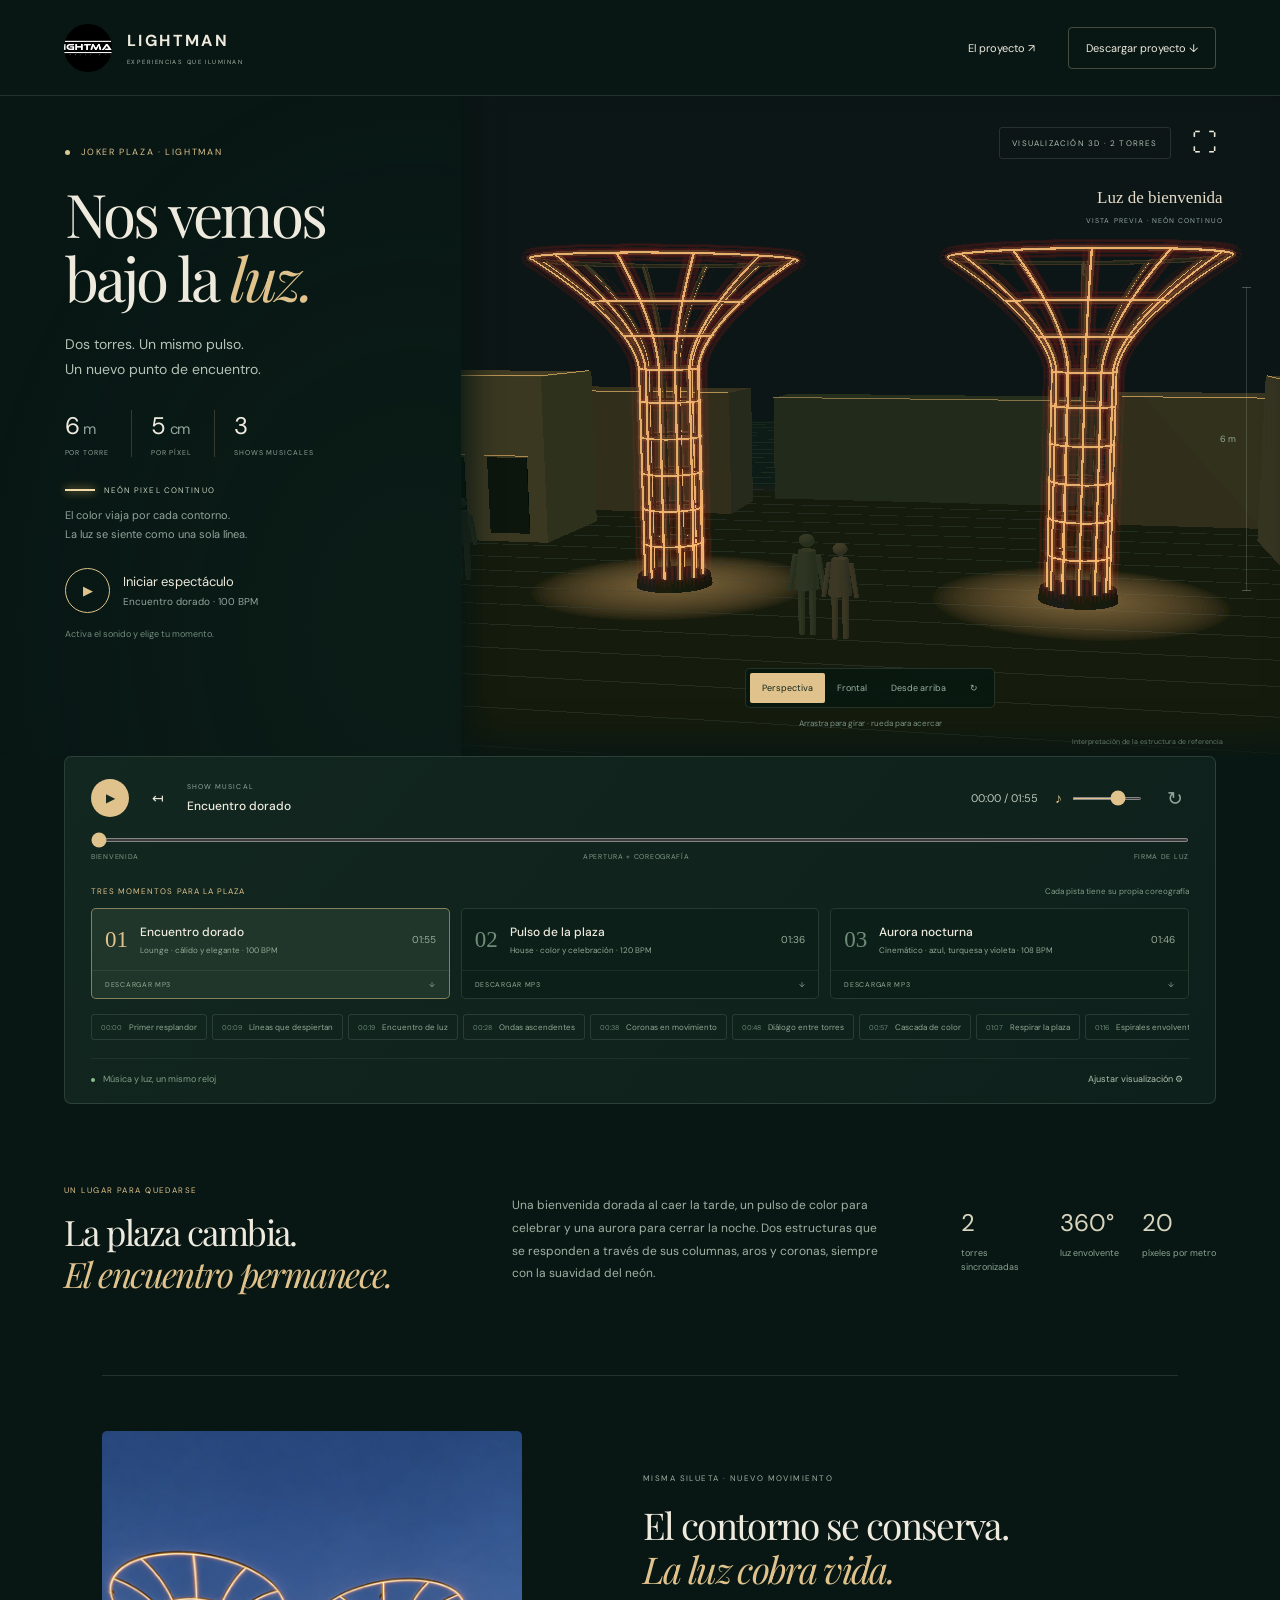
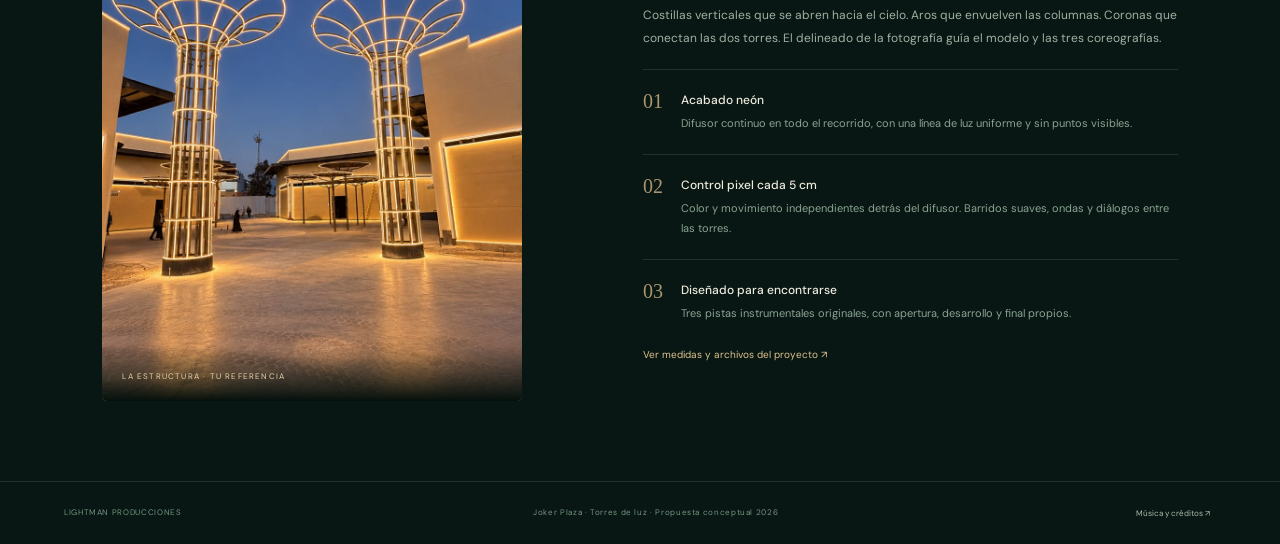
==== index.html @ 211a5fc6 "Create Joker Plaza continuous pixel neon musical experience" ====
<!doctype html>
<html lang="es">
<head><meta charset="utf-8"><meta name="viewport" content="width=device-width, initial-scale=1"><meta name="theme-color" content="#081714"><title>Joker Plaza · Torres de luz · LIGHTMAN</title><meta name="description" content="Dos torres de seis metros. Neón pixel continuo y tres shows musicales originales para Joker Plaza. Explora la propuesta interactiva de LIGHTMAN."><link rel="stylesheet" href="style.css?v=1"><link rel="icon" href="assets/lightman.jpg"></head>
<body>
<header class="header"><a class="brand" href="#inicio" aria-label="LIGHTMAN inicio"><img src="assets/lightman.jpg" alt="LIGHTMAN"><span>LIGHTMAN<small>EXPERIENCIAS QUE ILUMINAN</small></span></a><nav aria-label="Proyecto"><button id="open-project">El proyecto ↗</button><a class="outline" href="assets/joker-plaza-proyecto.zip" download>Descargar proyecto ↓</a></nav></header>
<main id="inicio">
<section class="hero">
<div class="intro"><p class="eyebrow"><i></i> JOKER PLAZA · LIGHTMAN</p><h1>Nos vemos<br>bajo la <em>luz.</em></h1><p class="lead">Dos torres. Un mismo pulso.<br>Un nuevo punto de encuentro.</p><div class="specs"><div><b>6 <small>m</small></b><span>POR TORRE</span></div><div><b>5 <small>cm</small></b><span>POR PÍXEL</span></div><div><b>3</b><span>SHOWS MUSICALES</span></div></div><div class="neon-label"><span></span> NEÓN PIXEL CONTINUO</div><p class="finish">El color viaja por cada contorno.<br>La luz se siente como una sola línea.</p><button class="hero-play" id="hero-play"><span class="play-disc">▶</span><span id="hero-play-label">Iniciar espectáculo<small>Encuentro dorado · 100 BPM</small></span></button><p class="sound-note">Activa el sonido y elige tu momento.</p></div>
<div class="stage" id="stage"><canvas id="scene" aria-label="Simulación 3D interactiva de dos torres de seis metros con neón pixel continuo"></canvas><div id="render-error" hidden>El visor requiere WebGL. Puedes escuchar los tres shows y consultar el proyecto.</div><div class="stage-top"><span class="chip">VISUALIZACIÓN 3D · 2 TORRES</span><button id="fullscreen" aria-label="Pantalla completa" title="Pantalla completa">⛶</button></div><div class="scene-caption"><strong id="scene-name">Luz de bienvenida</strong><small id="scene-subtitle">VISTA PREVIA · NEÓN CONTINUO</small></div><div class="height-mark"><span>6 m</span><i></i></div><div id="countdown" hidden aria-live="off"><b></b><span>EL ENCUENTRO COMIENZA</span></div><div class="camera-tools" role="group" aria-label="Perspectiva"><button data-camera="perspective" class="active">Perspectiva</button><button data-camera="front">Frontal</button><button data-camera="top">Desde arriba</button><button id="rotate" aria-label="Giro automático" aria-pressed="false">↻</button></div><span class="drag-hint">Arrastra para girar · rueda para acercar</span><span class="stage-note">Interpretación de la estructura de referencia</span></div>
</section>
<section class="console" aria-label="Reproducción del espectáculo"><div class="transport"><button id="play" class="round" aria-label="Reproducir show">▶</button><button id="restart" aria-label="Volver al inicio" title="Volver al inicio">↤</button><div class="now-playing"><small>SHOW MUSICAL</small><strong id="track-title">Encuentro dorado</strong></div><span class="time" id="clock">00:00 / 01:55</span><label class="volume">♪ <input id="volume" aria-label="Volumen" type="range" min="0" max="100" value="70"></label><button id="loop" aria-label="Repetir show" aria-pressed="false" title="Repetir show">↻</button></div><input id="seek" type="range" min="0" max="115.2" step=".01" value="0" aria-label="Posición del show"><div class="timeline-labels"><span>BIENVENIDA</span><span>APERTURA + COREOGRAFÍA</span><span>FIRMA DE LUZ</span></div><div class="music-intro"><span>TRES MOMENTOS PARA LA PLAZA</span><small>Cada pista tiene su propia coreografía</small></div><div id="tracks" class="tracks"></div><div id="cues" class="cues" aria-label="Escenas de la pista"></div><div class="console-footer"><span><i></i> Música y luz, un mismo reloj</span><button id="open-settings">Ajustar visualización ⚙</button></div></section>
<section class="concept"><div><p class="eyebrow">UN LUGAR PARA QUEDARSE</p><h2>La plaza cambia.<br><em>El encuentro permanece.</em></h2></div><p>Una bienvenida dorada al caer la tarde, un pulso de color para celebrar y una aurora para cerrar la noche. Dos estructuras que se responden a través de sus columnas, aros y coronas, siempre con la suavidad del neón.</p><div class="concept-numbers"><span><b>2</b>torres sincronizadas</span><span><b>360°</b>luz envolvente</span><span><b>20</b>píxeles por metro</span></div></section>
<section class="reference"><div class="reference-image"><img src="assets/referencia-torres.jpg" loading="lazy" alt="Fotografía de referencia: dos estructuras de columnas y coronas con delineado luminoso continuo en una plaza"><span>LA ESTRUCTURA · TU REFERENCIA</span></div><div class="reference-copy"><p class="eyebrow">MISMA SILUETA · NUEVO MOVIMIENTO</p><h2>El contorno se conserva.<br><em>La luz cobra vida.</em></h2><p>Costillas verticales que se abren hacia el cielo. Aros que envuelven las columnas. Coronas que conectan las dos torres. El delineado de la fotografía guía el modelo y las tres coreografías.</p><div class="detail"><span>01</span><div><strong>Acabado neón</strong><p>Difusor continuo en todo el recorrido, con una línea de luz uniforme y sin puntos visibles.</p></div></div><div class="detail"><span>02</span><div><strong>Control pixel cada 5 cm</strong><p>Color y movimiento independientes detrás del difusor. Barridos suaves, ondas y diálogos entre las torres.</p></div></div><div class="detail"><span>03</span><div><strong>Diseñado para encontrarse</strong><p>Tres pistas instrumentales originales, con apertura, desarrollo y final propios.</p></div></div><button class="text-link" id="open-technical">Ver medidas y archivos del proyecto ↗</button></div></section>
<footer><span>LIGHTMAN PRODUCCIONES</span><span>Joker Plaza · Torres de luz · Propuesta conceptual 2026</span><button id="open-credits">Música y créditos ↗</button></footer>
</main>
<audio id="audio" preload="metadata" src="assets/audio/encuentro.mp3"></audio>
<dialog id="settings"><div class="dialog-head"><div><p class="eyebrow">A TU MANERA</p><h2>La atmósfera.</h2></div><button class="close" aria-label="Cerrar ajustes">×</button></div><label>Brillo del neón <output id="brightness-out">85 %</output><input id="brightness" type="range" min="10" max="100" value="85"></label><label>Ambiente de la plaza<select id="ambience"><option value="night">Noche</option><option value="blue">Hora azul</option></select></label><label class="check"><input type="checkbox" id="guides"> Mostrar medidas del modelo</label><p class="quiet">La difusión se mantiene continua en todos los shows. Las luces siguen la posición exacta del audio, incluso al pausar o avanzar.</p></dialog>
<dialog id="project"><div class="dialog-head"><div><p class="eyebrow">JOKER PLAZA · PROPUESTA</p><h2>Dos torres de luz.</h2></div><button class="close" aria-label="Cerrar proyecto">×</button></div><div class="project-tabs" role="group" aria-label="Información del proyecto"><button data-tab="design" class="active">Diseño</button><button data-tab="technical">Técnica</button><button data-tab="files">Archivos</button></div><div id="project-content"></div></dialog>
<dialog id="credits"><div class="dialog-head"><div><p class="eyebrow">TRES PISTAS ORIGINALES</p><h2>La música de la plaza.</h2></div><button class="close" aria-label="Cerrar créditos">×</button></div><p>Encuentro dorado, Pulso de la plaza y Aurora nocturna son composiciones instrumentales originales sintetizadas para este proyecto. Cada una incluye 12 escenas sincronizadas, con motivos melódicos, armonía, bajo y percusión propios.</p><p>Sin grabaciones comerciales, samples ni voces de terceros. Los MP3, másteres WAV y el código de síntesis se incluyen en la descarga del proyecto.</p><div id="music-downloads"></div><p class="quiet">Motor 3D: Three.js, licencia MIT. Logo LIGHTMAN del proyecto original. Fotografía de referencia aportada por el usuario. El modelo es una interpretación conceptual de la fotografía.</p><a href="LICENSES.txt" target="_blank">Licencias ↗</a></dialog>
<div id="toast" role="status" aria-live="polite"></div>
<script src="assets/three.min.js"></script><script src="tracks-data.js"></script><script src="engine.js"></script><script src="app.js"></script>
</body></html>
---- style.css ----
@import url('https://fonts.googleapis.com/css2?family=DM+Sans:wght@400;500;600;700&family=Playfair+Display:ital,wght@0,400;0,500;1,400&display=swap');
:root{--bg:#081714;--panel:#10231e;--gold:#dfc28c;--text:#eeeade;--muted:#91a69c;--line:#d0ddcb22;color-scheme:dark}*{box-sizing:border-box}html{scroll-behavior:smooth}body{margin:0;background:var(--bg);color:var(--text);font-family:'DM Sans',Arial,sans-serif;font-size:14px}button,input,select{font:inherit}button,a,input{ -webkit-tap-highlight-color:transparent}button,a{color:inherit}button{background:none;border:0;cursor:pointer}a{text-decoration:none}button:hover,a:hover{color:var(--gold)}button:focus-visible,a:focus-visible,input:focus-visible,select:focus-visible{outline:2px solid var(--gold);outline-offset:5px}h1,h2{font-family:'Playfair Display',Georgia,serif;font-weight:400;letter-spacing:-.045em}em{font-weight:400;color:var(--gold)}.header{height:96px;display:flex;align-items:center;justify-content:space-between;border-bottom:1px solid var(--line);padding:0 5%;position:relative;z-index:5}.brand{display:flex;gap:15px;align-items:center}.brand img{width:48px;height:48px;border-radius:50%;object-fit:cover}.brand>span{font-weight:700;letter-spacing:.15em;font-size:16px}.brand small{font-size:6px;letter-spacing:.24em;display:block;color:#a8b5a9;margin-top:7px;font-weight:400}nav{display:flex;align-items:center;gap:27px;font-size:11px}.outline{padding:13px 17px;border:1px solid #d5c6a34d;border-radius:4px}.hero{display:grid;grid-template-columns:36% 64%;height:660px;max-width:1800px;margin:auto}.intro{padding:50px 0 35px 14%;position:relative;z-index:2;background:radial-gradient(ellipse at 90% 80%,#162e2140,transparent 75%)}.eyebrow{font-size:9px;letter-spacing:.18em;color:var(--gold);margin:0 0 24px;display:flex;gap:11px;align-items:center}.eyebrow i,.console-footer i{display:inline-block;background:#dac98f;border-radius:50%;width:5px;height:5px}h1{font-size:clamp(46px,4.7vw,74px);line-height:1.06;margin:0 0 22px}.lead{font-size:14px;line-height:1.8;color:#b4c3b7;margin:0 0 28px}.specs{display:flex;gap:22px;margin-bottom:28px}.specs>div{padding-left:19px;border-left:1px solid #dfc58b33}.specs>div:first-child{padding-left:0;border:0}.specs b{font-size:24px;font-weight:400;letter-spacing:-.045em;white-space:nowrap}.specs b small{font-size:15px;color:var(--muted)}.specs span{font-size:7px;letter-spacing:.13em;color:#8ea396;display:block;margin-top:7px;white-space:nowrap}.neon-label{font-size:8px;letter-spacing:.14em;color:#c1cdbb;display:flex;align-items:center;gap:9px}.neon-label>span{width:30px;height:2px;background:#f0dba9;box-shadow:0 0 8px #edbb69}.finish{font-size:11px;line-height:1.7;color:var(--muted);margin-bottom:25px}.hero-play{display:flex;align-items:center;gap:13px;padding:0;text-align:left;font-size:13px}.play-disc{display:grid;place-items:center;border:1px solid var(--gold);border-radius:50%;width:45px;height:45px;color:var(--gold);padding-left:2px}.hero-play:hover .play-disc{background:var(--gold);color:var(--bg)}.hero-play small{display:block;font-size:10px;color:var(--muted);margin-top:5px}.sound-note{font-size:9px;color:#728a7d;margin-top:15px}.stage{position:relative;min-width:0;overflow:hidden;isolation:isolate;background:#081714}.stage canvas{width:100%;height:100%;display:block;touch-action:none;cursor:grab}.stage canvas:active{cursor:grabbing}.stage:after{content:'';position:absolute;inset:0;pointer-events:none;box-shadow:inset 0 -35px 35px -20px var(--bg),inset 30px 0 35px -25px var(--bg);z-index:1}.stage-top{position:absolute;top:29px;right:7%;display:flex;gap:15px;align-items:center;z-index:2}.chip{font-size:8px;letter-spacing:.15em;color:#a9beb1;padding:10px 12px;border:1px solid var(--line);border-radius:3px;backdrop-filter:blur(8px)}#fullscreen{font-size:25px}.scene-caption{position:absolute;top:92px;right:7%;text-align:right;z-index:2}.scene-caption strong{font-family:Georgia,serif;font-size:17px;font-weight:400;color:#e5ddc9}.scene-caption small{display:block;font-size:7px;letter-spacing:.15em;color:var(--muted);margin-top:8px}.height-mark{display:flex;align-items:center;gap:10px;position:absolute;right:4%;top:29%;height:46%;pointer-events:none}.height-mark span{font-size:9px;color:#94aa98}.height-mark i{height:100%;width:1px;background:#b6c9b738;position:relative}.height-mark i:before,.height-mark i:after{content:'';position:absolute;left:-4px;width:9px;height:1px;background:#b6c9b759}.height-mark i:after{bottom:0}.camera-tools{display:flex;position:absolute;bottom:48px;left:50%;transform:translateX(-50%);padding:4px;border:1px solid var(--line);border-radius:5px;white-space:nowrap;background:#071711c9;z-index:2;backdrop-filter:blur(8px)}.camera-tools button{font-size:9px;padding:9px 12px;border-radius:2px;color:#99b29f}.camera-tools button.active,.camera-tools button[aria-pressed=true]{background:var(--gold);color:#14241b}.drag-hint{position:absolute;bottom:28px;left:50%;transform:translateX(-50%);font-size:8px;color:#7b9383;white-space:nowrap;z-index:2}.stage-note{position:absolute;bottom:10px;right:7%;font-size:7px;color:#637c6c;z-index:2}#countdown{position:absolute;left:50%;top:43%;transform:translate(-50%,-50%);text-align:center;z-index:3;pointer-events:none;text-shadow:0 0 35px #f4d080}#countdown[hidden]{display:none}#countdown b{display:block;font-family:Georgia,serif;font-weight:400;font-size:80px}#countdown span{font-size:8px;letter-spacing:.17em}#render-error{position:absolute;inset:35% 15%;font-size:14px;text-align:center;color:var(--gold);z-index:4}.console{margin:0 5%;padding:22px 26px 17px;background:linear-gradient(130deg,#12271f,#0e201b);border:1px solid #c5d7c527;border-radius:7px;position:relative;z-index:3}.transport{display:flex;align-items:center;gap:17px}.round{width:38px;height:38px;display:grid;place-items:center;background:var(--gold);color:#15281d;border-radius:50%;flex-shrink:0;font-size:12px}.round:hover{background:#f0d7a6;color:#0d2015}.now-playing{flex:1;min-width:0}.now-playing small{display:block;letter-spacing:.15em;font-size:7px;color:var(--muted);margin-bottom:5px}.now-playing strong{font-size:12px;font-weight:500}.time{font-size:11px;white-space:nowrap;color:#bcc9bc;font-variant-numeric:tabular-nums}.volume{display:flex;gap:8px;align-items:center;color:var(--gold)}input[type=range]{accent-color:var(--gold);cursor:pointer}.volume input{width:70px;height:3px}#loop{font-size:19px;color:var(--muted)}#loop[aria-pressed=true]{color:var(--gold)}#seek{display:block;width:100%;height:4px;margin:21px 0 0}.timeline-labels{display:flex;justify-content:space-between;margin-top:10px;font-size:7px;letter-spacing:.1em;color:#819b89}.music-intro{display:flex;justify-content:space-between;align-items:center;margin:25px 0 12px;font-size:8px;letter-spacing:.13em;color:var(--gold)}.music-intro small{font-size:8px;letter-spacing:0;color:#809d89}.tracks{display:grid;grid-template-columns:repeat(3,1fr);gap:11px}.song-card{min-width:0;border:1px solid #d2dfca22;border-radius:5px;background:#0d1f19;overflow:hidden}.song-card.selected{background:#20362a;border-color:#ddc28b88}.song-card>button{width:100%;display:flex;align-items:center;gap:12px;padding:15px 13px;text-align:left}.track-index{font-size:23px;font-family:Georgia,serif;color:#708d78}.selected .track-index{color:var(--gold)}.song-card strong{font-size:12px;font-weight:500;display:block}.song-card small{font-size:8px;display:block;color:#93aa97;margin-top:5px}.track-duration{font-size:10px;color:#99ad98;margin-left:auto}.song-card>a{display:flex;justify-content:space-between;font-size:7px;letter-spacing:.1em;padding:9px 13px;border-top:1px solid #d2dfca15;color:#95ac97}.song-card>a:hover{color:var(--gold);background:#283b2b}.cues{display:flex;gap:5px;overflow:auto;white-space:nowrap;padding:15px 0 5px;scrollbar-width:thin;scrollbar-color:#385441 transparent}.cues button{font-size:8px;display:flex;gap:7px;align-items:center;padding:7px 9px;border:1px solid #d0dfcb22;border-radius:3px;color:#91a894}.cues button span{font-size:7px;color:#698674;font-variant-numeric:tabular-nums}.cues button.active{color:var(--gold);border-color:#d9bf8a88;background:#27392a}.console-footer{display:flex;align-items:center;justify-content:space-between;border-top:1px solid #ffffff10;margin-top:13px;padding-top:13px;font-size:9px;color:#829e89}.console-footer i{width:4px;height:4px;background:#8dbd91;margin-right:6px}.console-footer button{font-size:9px;color:#b1c1af}.concept{display:grid;grid-template-columns:1.1fr 1fr .8fr;align-items:center;gap:45px;padding:78px 5%}.concept .eyebrow{font-size:8px;margin-bottom:16px}h2{font-size:35px;line-height:1.2;margin:0}.concept>p{font-size:12px;line-height:1.9;color:#9fb3a4}.concept-numbers{display:flex;gap:23px;justify-content:flex-end}.concept-numbers span{max-width:76px;font-size:9px;line-height:1.5;color:#8ca593}.concept-numbers b{font-size:24px;font-weight:400;display:block;color:#d8d5bf;margin-bottom:6px}.reference{display:grid;grid-template-columns:.85fr 1fr;gap:8%;margin:0 8% 80px;align-items:center;border-top:1px solid var(--line);padding-top:55px}.reference-image{position:relative;max-width:420px}.reference-image img{display:block;width:100%;height:570px;object-fit:cover;border-radius:5px}.reference-image>span{position:absolute;bottom:0;left:0;right:0;font-size:8px;letter-spacing:.15em;padding:25px 20px 20px;background:linear-gradient(transparent,#05100c);border-radius:0 0 5px 5px;color:#e5d3aa}.reference-copy .eyebrow{font-size:8px;margin-bottom:17px}.reference-copy h2{font-size:37px}.reference-copy>p{color:#9fb1a3;font-size:12px;line-height:1.9}.detail{display:flex;gap:18px;padding-top:20px;margin-top:20px;border-top:1px solid var(--line)}.detail>span{font:20px Georgia,serif;color:#aa966c}.detail strong{font-size:12px;font-weight:500}.detail p{font-size:11px;color:#8ba393;line-height:1.8;margin:6px 0 0}.text-link{padding:0;margin-top:24px;color:var(--gold);font-size:10px}footer{display:flex;justify-content:space-between;gap:20px;border-top:1px solid var(--line);padding:25px 5%;font-size:8px;letter-spacing:.08em;color:#779380}footer button{font-size:8px;color:#aebdab}dialog{background:#10251d;color:var(--text);border:1px solid #526c52;border-radius:8px;padding:30px;width:calc(100% - 30px);max-width:780px;max-height:87vh;overflow:auto}dialog::backdrop{background:#020b08d9;backdrop-filter:blur(8px)}.dialog-head{display:flex;justify-content:space-between;align-items:flex-start;margin-bottom:22px}.dialog-head .eyebrow{font-size:8px;margin-bottom:10px}.dialog-head h2{font-size:34px}.close{font-size:28px;padding:0 5px;color:var(--gold)}dialog p{font-size:12px;line-height:1.85;color:#b3c3b1}dialog .quiet{font-size:10px;color:#8aa38c}dialog label{display:block;margin:25px 0;font-size:12px}dialog label input[type=range]{width:100%;display:block;margin-top:15px}dialog output{float:right;color:var(--gold)}dialog select{width:100%;padding:12px;background:#081a13;color:var(--text);border:1px solid #54735c;border-radius:4px;margin-top:10px}dialog .check{display:flex;gap:9px;align-items:center}dialog h3{font:23px Georgia,serif;color:var(--gold);font-weight:400}.project-tabs{display:flex;gap:6px;border-bottom:1px solid var(--line);padding-bottom:9px;margin-bottom:20px}.project-tabs button{font-size:11px;padding:9px 15px;border-radius:3px;color:#a8bba7}.project-tabs button.active{background:var(--gold);color:#122319}.project-grid{display:grid;grid-template-columns:repeat(3,1fr);gap:13px}.project-grid>div{padding:17px;border:1px solid var(--line);border-radius:4px}.project-grid small{font-size:8px;color:#8da98d}.project-grid strong{font-size:21px;font-weight:400;display:block;color:var(--gold);margin-top:8px}.project-grid p{font-size:10px;margin-bottom:0}table{width:100%;border-collapse:collapse;font-size:11px;margin:20px 0}th,td{padding:11px 7px;text-align:left;border-bottom:1px solid var(--line)}th{font-weight:400;color:var(--muted);font-size:9px}td:last-child{text-align:right}.button{display:inline-block;border:1px solid #e0c18b66;color:var(--gold);font-size:11px;border-radius:4px;padding:11px 14px;margin:4px 8px 4px 0}#toast{position:fixed;bottom:25px;left:50%;transform:translateX(-50%);max-width:90%;background:var(--gold);color:#13251b;padding:13px 22px;border-radius:5px;font-size:12px;z-index:20;opacity:0;pointer-events:none;transition:opacity .2s}#toast.visible{opacity:1}.stage:fullscreen{width:100vw;height:100vh}.stage:fullscreen .camera-tools{bottom:55px}
@media(min-width:1600px){.hero{height:760px}.intro{padding-top:70px}.lead{margin-bottom:34px}.specs{margin-bottom:35px}.finish{margin-bottom:35px}}
@media(max-width:1100px){.hero{grid-template-columns:38% 62%;height:640px}.intro{padding-left:13%;padding-top:45px}h1{font-size:52px}.specs{gap:14px}.specs>div{padding-left:12px}.specs span{font-size:6px}.specs b{font-size:22px}.concept{gap:25px;grid-template-columns:1fr 1fr}.concept-numbers{grid-column:1/-1;justify-content:flex-start}.concept-numbers span{max-width:none}.reference{gap:6%;margin-left:6%;margin-right:6%}.reference-copy h2{font-size:31px}.song-card>button{gap:8px;padding:13px 10px}.song-card strong{font-size:11px}.track-duration{font-size:8px}.song-card small{font-size:7px}.reference-image img{height:560px}}
@media(max-width:760px){.header{height:77px;padding:0 6%}.brand{gap:10px}.brand img{width:38px;height:38px}.brand>span{font-size:13px}.brand small{font-size:5px}nav{gap:12px;font-size:9px}nav button{font-size:9px}.outline{padding:9px 10px}.hero{display:flex;flex-direction:column;height:auto}.intro{padding:34px 6% 12px}.eyebrow{font-size:8px;margin-bottom:18px}h1{font-size:48px;margin-bottom:15px}.lead{font-size:12px;line-height:1.7;margin:0 0 20px}.specs{gap:23px;margin-bottom:21px}.specs>div{padding-left:18px}.specs b{font-size:22px}.specs span{font-size:7px}.neon-label{font-size:7px}.finish{font-size:10px;margin:10px 0 20px}.hero-play{font-size:12px}.play-disc{width:39px;height:39px}.hero-play small{font-size:9px}.sound-note{font-size:8px;margin:12px 0 0}.stage{height:470px;flex-shrink:0}.stage-top{top:14px;right:6%}.chip{font-size:7px;padding:8px 10px}.scene-caption{top:64px;right:6%}.scene-caption strong{font-size:14px}.scene-caption small{font-size:6px}.camera-tools{bottom:42px}.camera-tools button{font-size:8px;padding:8px 12px}.drag-hint{bottom:23px;font-size:7px}.stage-note{bottom:7px;font-size:6px}.height-mark{top:29%;height:44%;right:5%}.height-mark span{font-size:8px}.console{margin:0 4%;padding:17px 15px}.transport{gap:9px}.round{width:34px;height:34px}.now-playing strong{font-size:10px}.now-playing small{font-size:6px}.time{font-size:9px}.volume{gap:4px}.volume input{width:40px}.timeline-labels{font-size:6px;letter-spacing:.03em}.music-intro{display:block;margin-top:23px;font-size:7px}.music-intro small{font-size:7px;display:block;margin-top:6px}.tracks{gap:6px}.song-card>button{padding:11px 8px;gap:7px;align-items:flex-start}.track-index{font-size:18px}.song-card strong{font-size:10px;line-height:1.45}.song-card small{font-size:7px;line-height:1.5}.track-duration{display:none}.song-card>a{padding:9px 8px;font-size:6px;letter-spacing:0}.cues button{font-size:7px}.cues button span{font-size:6px}.console-footer{font-size:7px}.console-footer button{font-size:8px}.concept{padding:48px 6%;grid-template-columns:1fr;gap:16px}.concept h2{font-size:32px}.concept>p{font-size:12px;margin:0}.concept-numbers{gap:35px;margin-top:12px}.concept-numbers span{max-width:90px;font-size:9px}.concept-numbers b{font-size:23px}.reference{grid-template-columns:1fr;gap:32px;margin:0 6% 50px;padding-top:35px}.reference-image{max-width:none}.reference-image img{height:500px;object-position:50% 35%}.reference-copy h2{font-size:31px}.detail{margin-top:17px;padding-top:17px}.reference-copy>p{font-size:12px}.detail p{font-size:11px}footer{padding:22px 6%;flex-wrap:wrap;font-size:7px}footer span:nth-child(2){order:3;width:100%;font-size:7px}footer button{font-size:7px}dialog{padding:23px}.dialog-head h2{font-size:30px}.project-grid{grid-template-columns:1fr}.project-grid>div{padding:14px}.project-grid strong{font-size:22px}table{font-size:10px}.project-tabs button{font-size:10px}.volume input{max-width:36px}}
@media(max-width:390px){.header{padding:0 4%}.brand small{letter-spacing:.1em}nav{gap:5px}.outline{padding:8px}.transport{gap:7px}.volume{display:none}.song-card>button{display:block}.track-index{display:block;margin-bottom:7px}.specs{gap:20px}.stage{height:430px}}
@media(prefers-reduced-motion:reduce){html{scroll-behavior:auto}*{transition:none!important}}
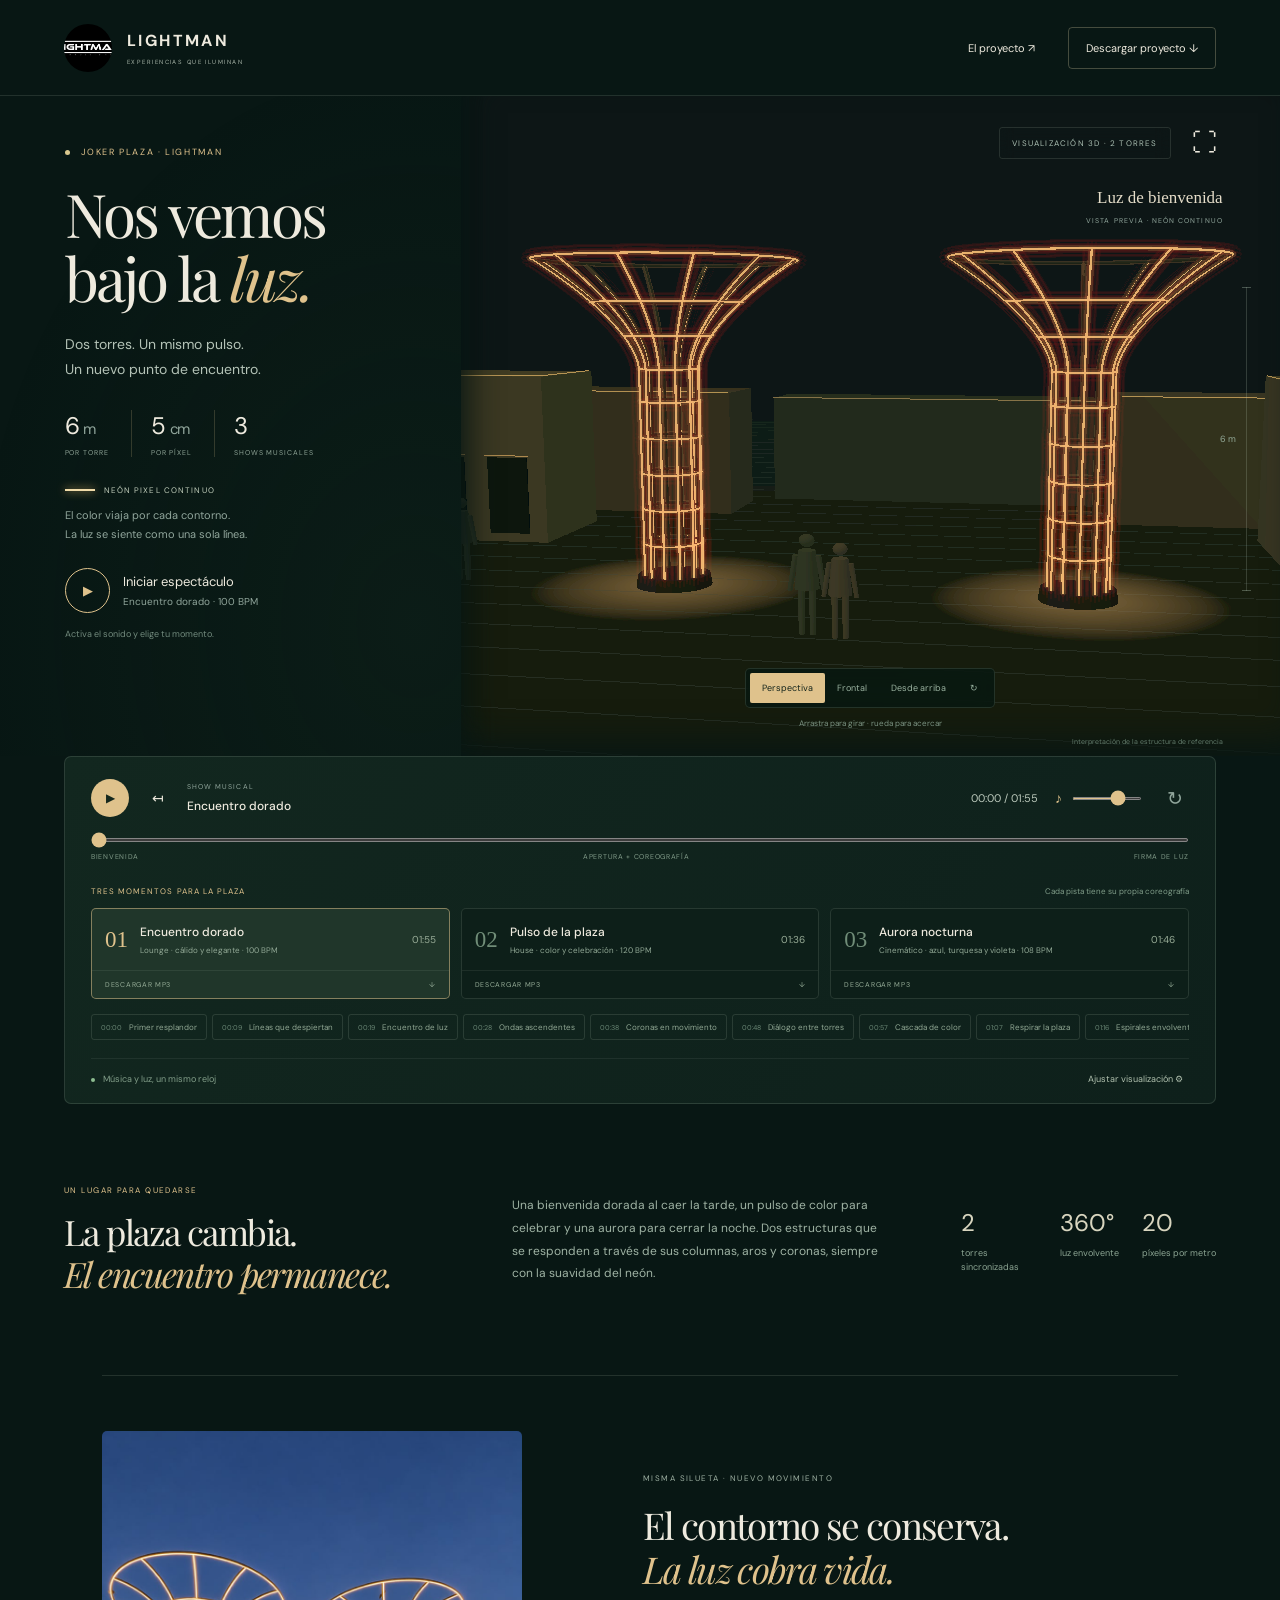
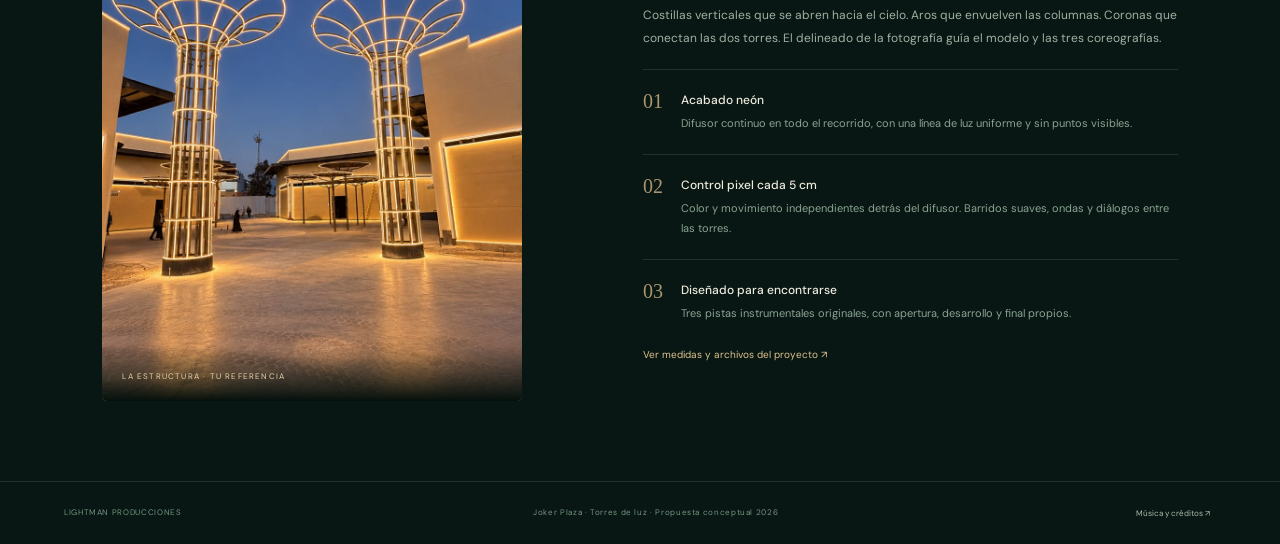
==== commit 441161cf: "Version the player script for fresh Pages loads" ====
--- a/index.html
+++ b/index.html
@@ -18,5 +18,5 @@
 <dialog id="project"><div class="dialog-head"><div><p class="eyebrow">JOKER PLAZA · PROPUESTA</p><h2>Dos torres de luz.</h2></div><button class="close" aria-label="Cerrar proyecto">×</button></div><div class="project-tabs" role="group" aria-label="Información del proyecto"><button data-tab="design" class="active">Diseño</button><button data-tab="technical">Técnica</button><button data-tab="files">Archivos</button></div><div id="project-content"></div></dialog>
 <dialog id="credits"><div class="dialog-head"><div><p class="eyebrow">TRES PISTAS ORIGINALES</p><h2>La música de la plaza.</h2></div><button class="close" aria-label="Cerrar créditos">×</button></div><p>Encuentro dorado, Pulso de la plaza y Aurora nocturna son composiciones instrumentales originales sintetizadas para este proyecto. Cada una incluye 12 escenas sincronizadas, con motivos melódicos, armonía, bajo y percusión propios.</p><p>Sin grabaciones comerciales, samples ni voces de terceros. Los MP3, másteres WAV y el código de síntesis se incluyen en la descarga del proyecto.</p><div id="music-downloads"></div><p class="quiet">Motor 3D: Three.js, licencia MIT. Logo LIGHTMAN del proyecto original. Fotografía de referencia aportada por el usuario. El modelo es una interpretación conceptual de la fotografía.</p><a href="LICENSES.txt" target="_blank">Licencias ↗</a></dialog>
 <div id="toast" role="status" aria-live="polite"></div>
-<script src="assets/three.min.js"></script><script src="tracks-data.js"></script><script src="engine.js"></script><script src="app.js"></script>
+<script src="assets/three.min.js"></script><script src="tracks-data.js"></script><script src="engine.js"></script><script src="app.js?v=2"></script>
 </body></html>
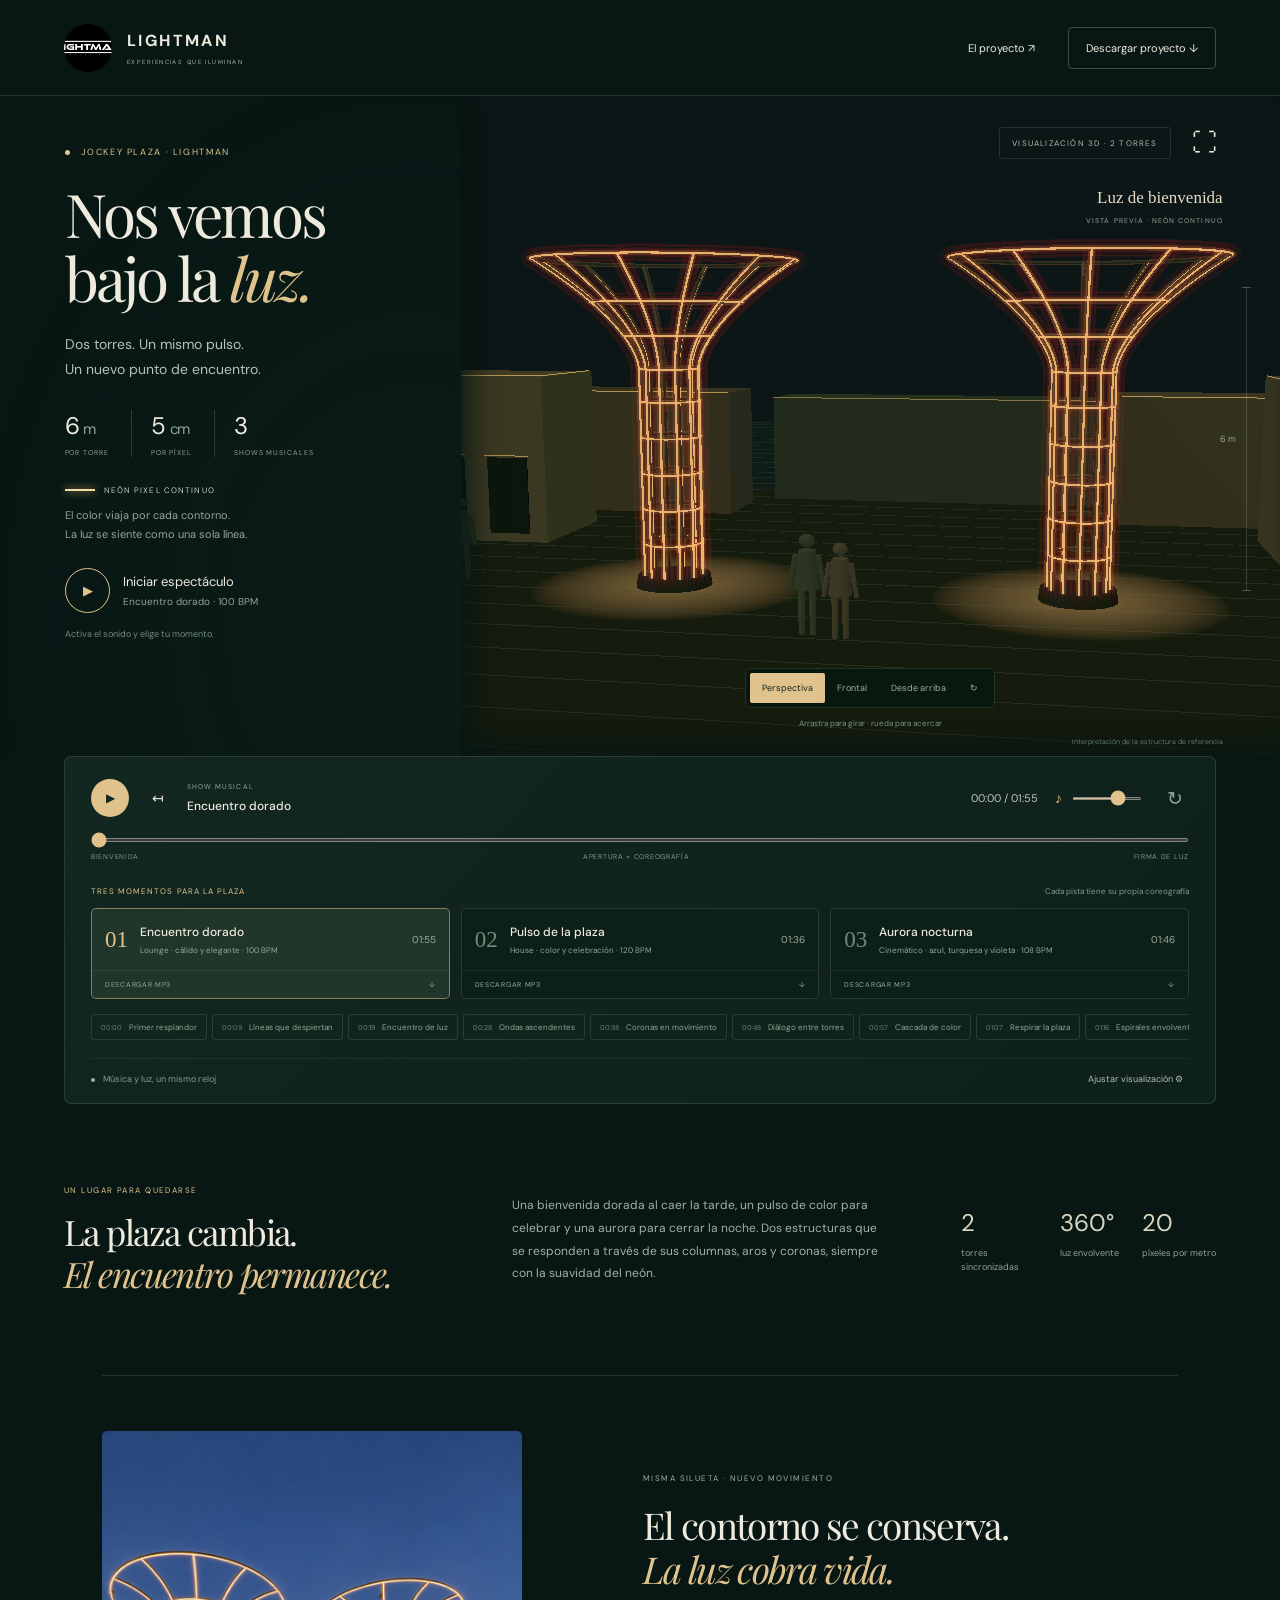
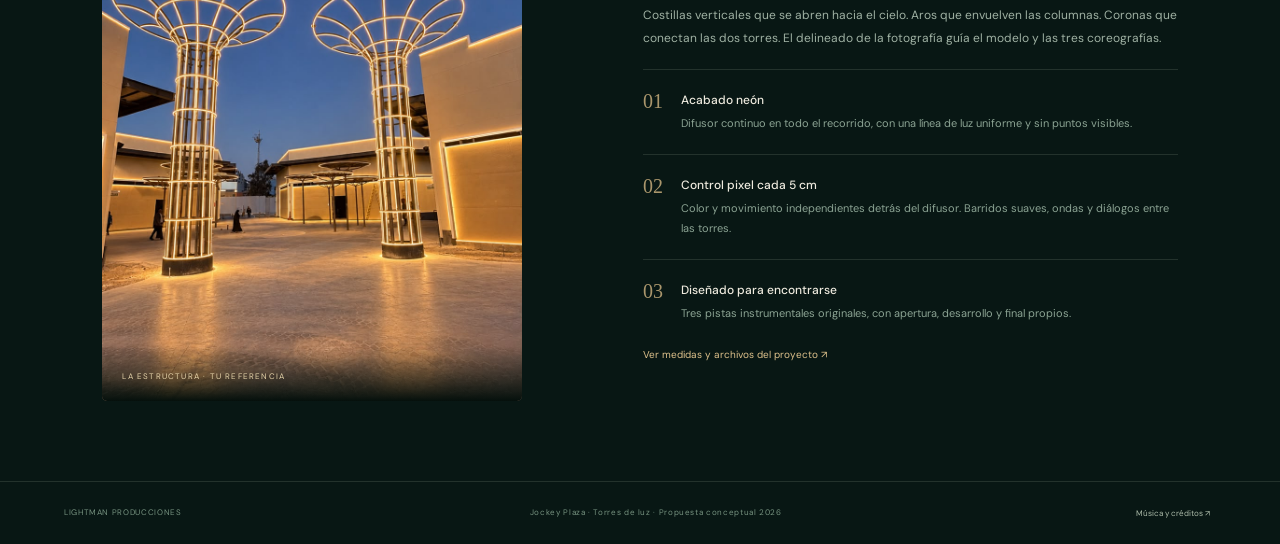
==== commit b9b1d29e: "Correct project name to Jockey Plaza" ====
--- a/index.html
+++ b/index.html
@@ -1,22 +1,22 @@
 <!doctype html>
 <html lang="es">
-<head><meta charset="utf-8"><meta name="viewport" content="width=device-width, initial-scale=1"><meta name="theme-color" content="#081714"><title>Joker Plaza · Torres de luz · LIGHTMAN</title><meta name="description" content="Dos torres de seis metros. Neón pixel continuo y tres shows musicales originales para Joker Plaza. Explora la propuesta interactiva de LIGHTMAN."><link rel="stylesheet" href="style.css?v=1"><link rel="icon" href="assets/lightman.jpg"></head>
+<head><meta charset="utf-8"><meta name="viewport" content="width=device-width, initial-scale=1"><meta name="theme-color" content="#081714"><title>Jockey Plaza · Torres de luz · LIGHTMAN</title><meta name="description" content="Dos torres de seis metros. Neón pixel continuo y tres shows musicales originales para Jockey Plaza. Explora la propuesta interactiva de LIGHTMAN."><link rel="stylesheet" href="style.css?v=1"><link rel="icon" href="assets/lightman.jpg"></head>
 <body>
 <header class="header"><a class="brand" href="#inicio" aria-label="LIGHTMAN inicio"><img src="assets/lightman.jpg" alt="LIGHTMAN"><span>LIGHTMAN<small>EXPERIENCIAS QUE ILUMINAN</small></span></a><nav aria-label="Proyecto"><button id="open-project">El proyecto ↗</button><a class="outline" href="assets/joker-plaza-proyecto.zip" download>Descargar proyecto ↓</a></nav></header>
 <main id="inicio">
 <section class="hero">
-<div class="intro"><p class="eyebrow"><i></i> JOKER PLAZA · LIGHTMAN</p><h1>Nos vemos<br>bajo la <em>luz.</em></h1><p class="lead">Dos torres. Un mismo pulso.<br>Un nuevo punto de encuentro.</p><div class="specs"><div><b>6 <small>m</small></b><span>POR TORRE</span></div><div><b>5 <small>cm</small></b><span>POR PÍXEL</span></div><div><b>3</b><span>SHOWS MUSICALES</span></div></div><div class="neon-label"><span></span> NEÓN PIXEL CONTINUO</div><p class="finish">El color viaja por cada contorno.<br>La luz se siente como una sola línea.</p><button class="hero-play" id="hero-play"><span class="play-disc">▶</span><span id="hero-play-label">Iniciar espectáculo<small>Encuentro dorado · 100 BPM</small></span></button><p class="sound-note">Activa el sonido y elige tu momento.</p></div>
+<div class="intro"><p class="eyebrow"><i></i> JOCKEY PLAZA · LIGHTMAN</p><h1>Nos vemos<br>bajo la <em>luz.</em></h1><p class="lead">Dos torres. Un mismo pulso.<br>Un nuevo punto de encuentro.</p><div class="specs"><div><b>6 <small>m</small></b><span>POR TORRE</span></div><div><b>5 <small>cm</small></b><span>POR PÍXEL</span></div><div><b>3</b><span>SHOWS MUSICALES</span></div></div><div class="neon-label"><span></span> NEÓN PIXEL CONTINUO</div><p class="finish">El color viaja por cada contorno.<br>La luz se siente como una sola línea.</p><button class="hero-play" id="hero-play"><span class="play-disc">▶</span><span id="hero-play-label">Iniciar espectáculo<small>Encuentro dorado · 100 BPM</small></span></button><p class="sound-note">Activa el sonido y elige tu momento.</p></div>
 <div class="stage" id="stage"><canvas id="scene" aria-label="Simulación 3D interactiva de dos torres de seis metros con neón pixel continuo"></canvas><div id="render-error" hidden>El visor requiere WebGL. Puedes escuchar los tres shows y consultar el proyecto.</div><div class="stage-top"><span class="chip">VISUALIZACIÓN 3D · 2 TORRES</span><button id="fullscreen" aria-label="Pantalla completa" title="Pantalla completa">⛶</button></div><div class="scene-caption"><strong id="scene-name">Luz de bienvenida</strong><small id="scene-subtitle">VISTA PREVIA · NEÓN CONTINUO</small></div><div class="height-mark"><span>6 m</span><i></i></div><div id="countdown" hidden aria-live="off"><b></b><span>EL ENCUENTRO COMIENZA</span></div><div class="camera-tools" role="group" aria-label="Perspectiva"><button data-camera="perspective" class="active">Perspectiva</button><button data-camera="front">Frontal</button><button data-camera="top">Desde arriba</button><button id="rotate" aria-label="Giro automático" aria-pressed="false">↻</button></div><span class="drag-hint">Arrastra para girar · rueda para acercar</span><span class="stage-note">Interpretación de la estructura de referencia</span></div>
 </section>
 <section class="console" aria-label="Reproducción del espectáculo"><div class="transport"><button id="play" class="round" aria-label="Reproducir show">▶</button><button id="restart" aria-label="Volver al inicio" title="Volver al inicio">↤</button><div class="now-playing"><small>SHOW MUSICAL</small><strong id="track-title">Encuentro dorado</strong></div><span class="time" id="clock">00:00 / 01:55</span><label class="volume">♪ <input id="volume" aria-label="Volumen" type="range" min="0" max="100" value="70"></label><button id="loop" aria-label="Repetir show" aria-pressed="false" title="Repetir show">↻</button></div><input id="seek" type="range" min="0" max="115.2" step=".01" value="0" aria-label="Posición del show"><div class="timeline-labels"><span>BIENVENIDA</span><span>APERTURA + COREOGRAFÍA</span><span>FIRMA DE LUZ</span></div><div class="music-intro"><span>TRES MOMENTOS PARA LA PLAZA</span><small>Cada pista tiene su propia coreografía</small></div><div id="tracks" class="tracks"></div><div id="cues" class="cues" aria-label="Escenas de la pista"></div><div class="console-footer"><span><i></i> Música y luz, un mismo reloj</span><button id="open-settings">Ajustar visualización ⚙</button></div></section>
 <section class="concept"><div><p class="eyebrow">UN LUGAR PARA QUEDARSE</p><h2>La plaza cambia.<br><em>El encuentro permanece.</em></h2></div><p>Una bienvenida dorada al caer la tarde, un pulso de color para celebrar y una aurora para cerrar la noche. Dos estructuras que se responden a través de sus columnas, aros y coronas, siempre con la suavidad del neón.</p><div class="concept-numbers"><span><b>2</b>torres sincronizadas</span><span><b>360°</b>luz envolvente</span><span><b>20</b>píxeles por metro</span></div></section>
 <section class="reference"><div class="reference-image"><img src="assets/referencia-torres.jpg" loading="lazy" alt="Fotografía de referencia: dos estructuras de columnas y coronas con delineado luminoso continuo en una plaza"><span>LA ESTRUCTURA · TU REFERENCIA</span></div><div class="reference-copy"><p class="eyebrow">MISMA SILUETA · NUEVO MOVIMIENTO</p><h2>El contorno se conserva.<br><em>La luz cobra vida.</em></h2><p>Costillas verticales que se abren hacia el cielo. Aros que envuelven las columnas. Coronas que conectan las dos torres. El delineado de la fotografía guía el modelo y las tres coreografías.</p><div class="detail"><span>01</span><div><strong>Acabado neón</strong><p>Difusor continuo en todo el recorrido, con una línea de luz uniforme y sin puntos visibles.</p></div></div><div class="detail"><span>02</span><div><strong>Control pixel cada 5 cm</strong><p>Color y movimiento independientes detrás del difusor. Barridos suaves, ondas y diálogos entre las torres.</p></div></div><div class="detail"><span>03</span><div><strong>Diseñado para encontrarse</strong><p>Tres pistas instrumentales originales, con apertura, desarrollo y final propios.</p></div></div><button class="text-link" id="open-technical">Ver medidas y archivos del proyecto ↗</button></div></section>
-<footer><span>LIGHTMAN PRODUCCIONES</span><span>Joker Plaza · Torres de luz · Propuesta conceptual 2026</span><button id="open-credits">Música y créditos ↗</button></footer>
+<footer><span>LIGHTMAN PRODUCCIONES</span><span>Jockey Plaza · Torres de luz · Propuesta conceptual 2026</span><button id="open-credits">Música y créditos ↗</button></footer>
 </main>
 <audio id="audio" preload="metadata" src="assets/audio/encuentro.mp3"></audio>
 <dialog id="settings"><div class="dialog-head"><div><p class="eyebrow">A TU MANERA</p><h2>La atmósfera.</h2></div><button class="close" aria-label="Cerrar ajustes">×</button></div><label>Brillo del neón <output id="brightness-out">85 %</output><input id="brightness" type="range" min="10" max="100" value="85"></label><label>Ambiente de la plaza<select id="ambience"><option value="night">Noche</option><option value="blue">Hora azul</option></select></label><label class="check"><input type="checkbox" id="guides"> Mostrar medidas del modelo</label><p class="quiet">La difusión se mantiene continua en todos los shows. Las luces siguen la posición exacta del audio, incluso al pausar o avanzar.</p></dialog>
-<dialog id="project"><div class="dialog-head"><div><p class="eyebrow">JOKER PLAZA · PROPUESTA</p><h2>Dos torres de luz.</h2></div><button class="close" aria-label="Cerrar proyecto">×</button></div><div class="project-tabs" role="group" aria-label="Información del proyecto"><button data-tab="design" class="active">Diseño</button><button data-tab="technical">Técnica</button><button data-tab="files">Archivos</button></div><div id="project-content"></div></dialog>
+<dialog id="project"><div class="dialog-head"><div><p class="eyebrow">JOCKEY PLAZA · PROPUESTA</p><h2>Dos torres de luz.</h2></div><button class="close" aria-label="Cerrar proyecto">×</button></div><div class="project-tabs" role="group" aria-label="Información del proyecto"><button data-tab="design" class="active">Diseño</button><button data-tab="technical">Técnica</button><button data-tab="files">Archivos</button></div><div id="project-content"></div></dialog>
 <dialog id="credits"><div class="dialog-head"><div><p class="eyebrow">TRES PISTAS ORIGINALES</p><h2>La música de la plaza.</h2></div><button class="close" aria-label="Cerrar créditos">×</button></div><p>Encuentro dorado, Pulso de la plaza y Aurora nocturna son composiciones instrumentales originales sintetizadas para este proyecto. Cada una incluye 12 escenas sincronizadas, con motivos melódicos, armonía, bajo y percusión propios.</p><p>Sin grabaciones comerciales, samples ni voces de terceros. Los MP3, másteres WAV y el código de síntesis se incluyen en la descarga del proyecto.</p><div id="music-downloads"></div><p class="quiet">Motor 3D: Three.js, licencia MIT. Logo LIGHTMAN del proyecto original. Fotografía de referencia aportada por el usuario. El modelo es una interpretación conceptual de la fotografía.</p><a href="LICENSES.txt" target="_blank">Licencias ↗</a></dialog>
 <div id="toast" role="status" aria-live="polite"></div>
-<script src="assets/three.min.js"></script><script src="tracks-data.js"></script><script src="engine.js"></script><script src="app.js?v=2"></script>
+<script src="assets/three.min.js"></script><script src="tracks-data.js?v=3"></script><script src="engine.js"></script><script src="app.js?v=3"></script>
 </body></html>
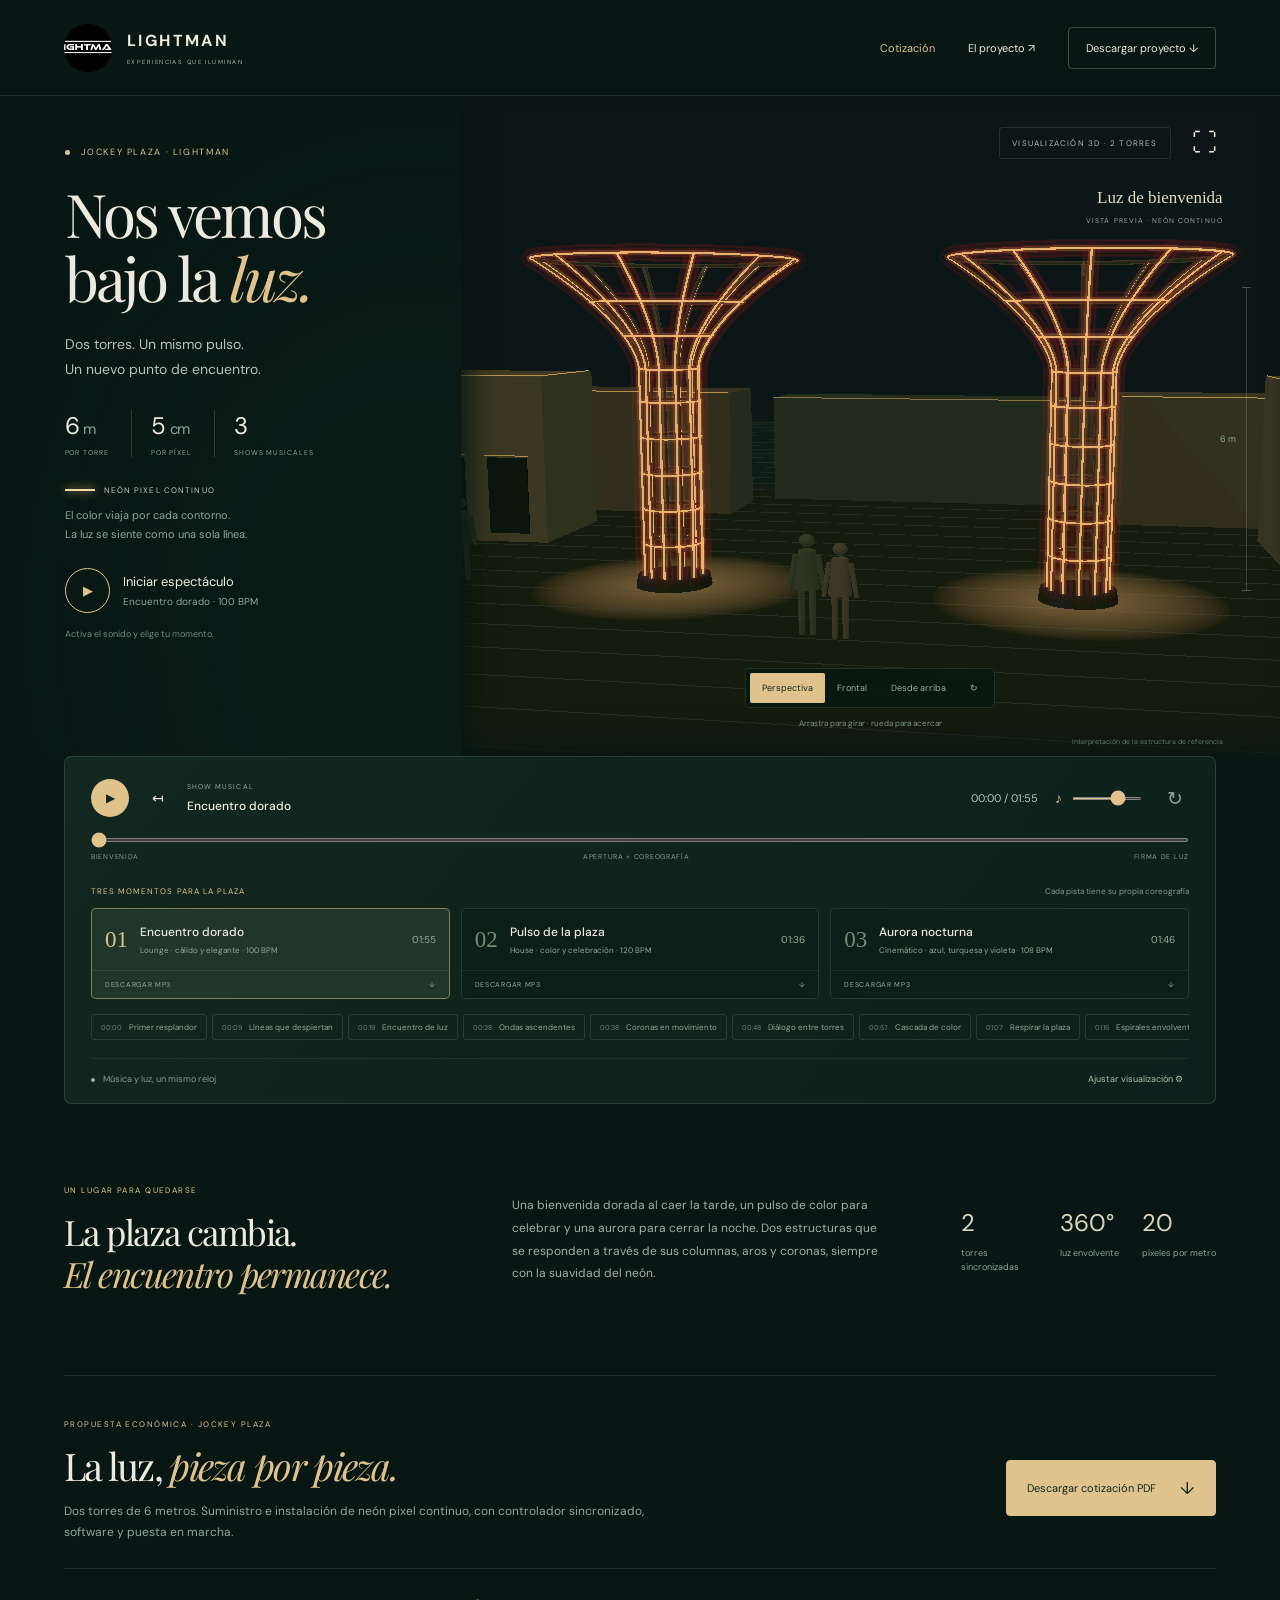
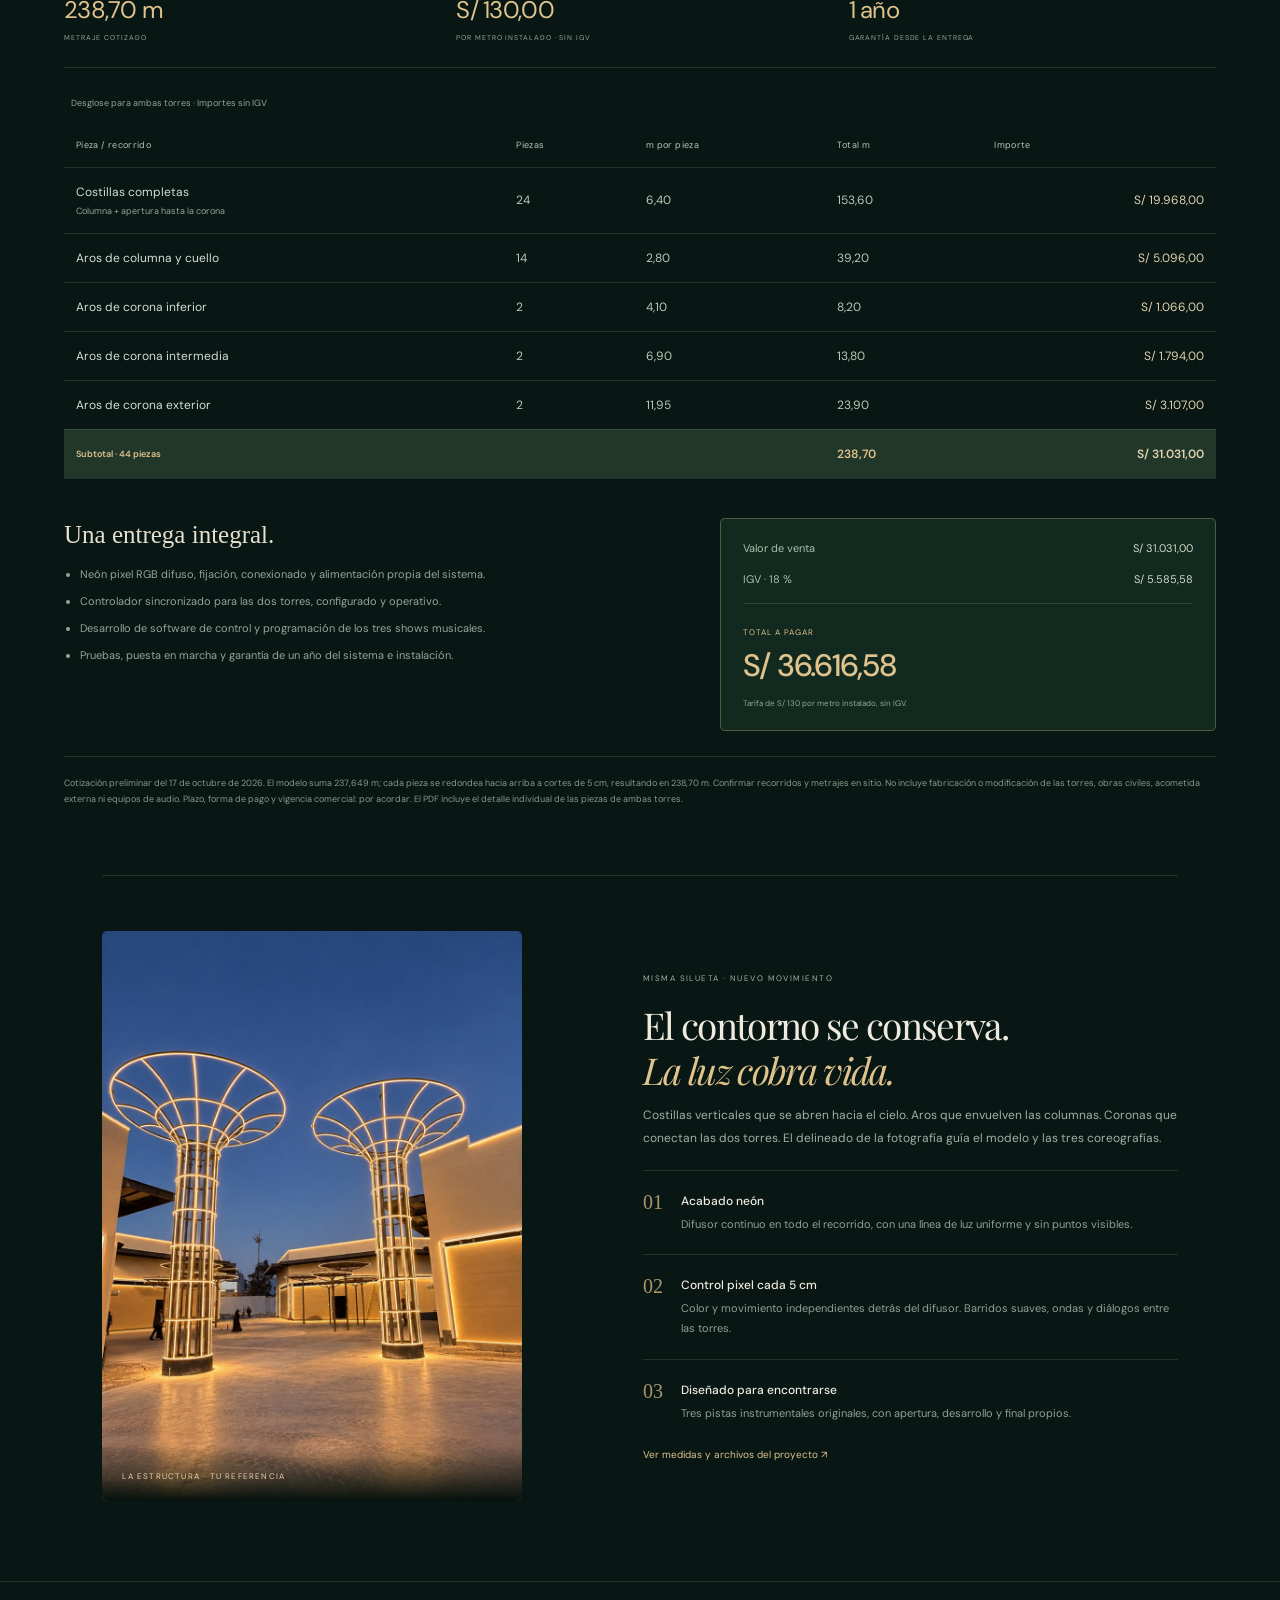
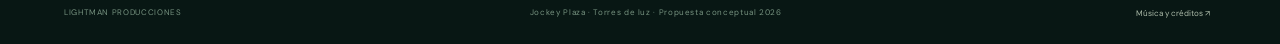
==== commit 3f5828e4: "Add Jockey Plaza detailed quotation and downloadable PDF" ====
--- a/index.html
+++ b/index.html
@@ -1,8 +1,8 @@
 <!doctype html>
 <html lang="es">
-<head><meta charset="utf-8"><meta name="viewport" content="width=device-width, initial-scale=1"><meta name="theme-color" content="#081714"><title>Jockey Plaza · Torres de luz · LIGHTMAN</title><meta name="description" content="Dos torres de seis metros. Neón pixel continuo y tres shows musicales originales para Jockey Plaza. Explora la propuesta interactiva de LIGHTMAN."><link rel="stylesheet" href="style.css?v=1"><link rel="icon" href="assets/lightman.jpg"></head>
+<head><meta charset="utf-8"><meta name="viewport" content="width=device-width, initial-scale=1"><meta name="theme-color" content="#081714"><title>Jockey Plaza · Torres de luz · LIGHTMAN</title><meta name="description" content="Dos torres de seis metros. Neón pixel continuo y tres shows musicales originales para Jockey Plaza. Explora la propuesta interactiva de LIGHTMAN."><link rel="stylesheet" href="style.css?v=4"><link rel="icon" href="assets/lightman.jpg"></head>
 <body>
-<header class="header"><a class="brand" href="#inicio" aria-label="LIGHTMAN inicio"><img src="assets/lightman.jpg" alt="LIGHTMAN"><span>LIGHTMAN<small>EXPERIENCIAS QUE ILUMINAN</small></span></a><nav aria-label="Proyecto"><button id="open-project">El proyecto ↗</button><a class="outline" href="assets/joker-plaza-proyecto.zip" download>Descargar proyecto ↓</a></nav></header>
+<header class="header"><a class="brand" href="#inicio" aria-label="LIGHTMAN inicio"><img src="assets/lightman.jpg" alt="LIGHTMAN"><span>LIGHTMAN<small>EXPERIENCIAS QUE ILUMINAN</small></span></a><nav aria-label="Proyecto"><a class="quote-nav" href="#cotizacion">Cotización</a><button id="open-project">El proyecto ↗</button><a class="outline" href="assets/jockey-plaza-proyecto.zip" download>Descargar proyecto ↓</a></nav></header>
 <main id="inicio">
 <section class="hero">
 <div class="intro"><p class="eyebrow"><i></i> JOCKEY PLAZA · LIGHTMAN</p><h1>Nos vemos<br>bajo la <em>luz.</em></h1><p class="lead">Dos torres. Un mismo pulso.<br>Un nuevo punto de encuentro.</p><div class="specs"><div><b>6 <small>m</small></b><span>POR TORRE</span></div><div><b>5 <small>cm</small></b><span>POR PÍXEL</span></div><div><b>3</b><span>SHOWS MUSICALES</span></div></div><div class="neon-label"><span></span> NEÓN PIXEL CONTINUO</div><p class="finish">El color viaja por cada contorno.<br>La luz se siente como una sola línea.</p><button class="hero-play" id="hero-play"><span class="play-disc">▶</span><span id="hero-play-label">Iniciar espectáculo<small>Encuentro dorado · 100 BPM</small></span></button><p class="sound-note">Activa el sonido y elige tu momento.</p></div>
@@ -10,6 +10,19 @@
 </section>
 <section class="console" aria-label="Reproducción del espectáculo"><div class="transport"><button id="play" class="round" aria-label="Reproducir show">▶</button><button id="restart" aria-label="Volver al inicio" title="Volver al inicio">↤</button><div class="now-playing"><small>SHOW MUSICAL</small><strong id="track-title">Encuentro dorado</strong></div><span class="time" id="clock">00:00 / 01:55</span><label class="volume">♪ <input id="volume" aria-label="Volumen" type="range" min="0" max="100" value="70"></label><button id="loop" aria-label="Repetir show" aria-pressed="false" title="Repetir show">↻</button></div><input id="seek" type="range" min="0" max="115.2" step=".01" value="0" aria-label="Posición del show"><div class="timeline-labels"><span>BIENVENIDA</span><span>APERTURA + COREOGRAFÍA</span><span>FIRMA DE LUZ</span></div><div class="music-intro"><span>TRES MOMENTOS PARA LA PLAZA</span><small>Cada pista tiene su propia coreografía</small></div><div id="tracks" class="tracks"></div><div id="cues" class="cues" aria-label="Escenas de la pista"></div><div class="console-footer"><span><i></i> Música y luz, un mismo reloj</span><button id="open-settings">Ajustar visualización ⚙</button></div></section>
 <section class="concept"><div><p class="eyebrow">UN LUGAR PARA QUEDARSE</p><h2>La plaza cambia.<br><em>El encuentro permanece.</em></h2></div><p>Una bienvenida dorada al caer la tarde, un pulso de color para celebrar y una aurora para cerrar la noche. Dos estructuras que se responden a través de sus columnas, aros y coronas, siempre con la suavidad del neón.</p><div class="concept-numbers"><span><b>2</b>torres sincronizadas</span><span><b>360°</b>luz envolvente</span><span><b>20</b>píxeles por metro</span></div></section>
+<section class="quotation" id="cotizacion" aria-labelledby="quote-title">
+<div class="quote-heading"><div><p class="eyebrow">PROPUESTA ECONÓMICA · JOCKEY PLAZA</p><h2 id="quote-title">La luz, <em>pieza por pieza.</em></h2><p>Dos torres de 6 metros. Suministro e instalación de neón pixel continuo, con controlador sincronizado, software y puesta en marcha.</p></div><a class="quote-download" href="assets/cotizacion-jockey-plaza.pdf" download="Cotizacion-Jockey-Plaza-LIGHTMAN.pdf">Descargar cotización PDF <span>↓</span></a></div>
+<div class="quote-specs"><span><b>238,70 m</b>METRAJE COTIZADO</span><span><b>S/ 130,00</b>POR METRO INSTALADO · SIN IGV</span><span><b>1 año</b>GARANTÍA DESDE LA ENTREGA</span></div>
+<div class="quote-table-wrap"><table class="quote-table"><caption>Desglose para ambas torres · Importes sin IGV</caption><thead><tr><th scope="col">Pieza / recorrido</th><th scope="col">Piezas</th><th scope="col">m por pieza</th><th scope="col">Total m</th><th scope="col">Importe</th></tr></thead><tbody>
+<tr><th scope="row">Costillas completas <small>Columna + apertura hasta la corona</small></th><td>24</td><td>6,40</td><td>153,60</td><td>S/ 19.968,00</td></tr>
+<tr><th scope="row">Aros de columna y cuello</th><td>14</td><td>2,80</td><td>39,20</td><td>S/ 5.096,00</td></tr>
+<tr><th scope="row">Aros de corona inferior</th><td>2</td><td>4,10</td><td>8,20</td><td>S/ 1.066,00</td></tr>
+<tr><th scope="row">Aros de corona intermedia</th><td>2</td><td>6,90</td><td>13,80</td><td>S/ 1.794,00</td></tr>
+<tr><th scope="row">Aros de corona exterior</th><td>2</td><td>11,95</td><td>23,90</td><td>S/ 3.107,00</td></tr>
+</tbody><tfoot><tr><th scope="row">Subtotal · 44 piezas</th><td></td><td></td><td>238,70</td><td>S/ 31.031,00</td></tr></tfoot></table></div>
+<div class="quote-bottom"><div class="quote-included"><h3>Una entrega integral.</h3><ul><li>Neón pixel RGB difuso, fijación, conexionado y alimentación propia del sistema.</li><li>Controlador sincronizado para las dos torres, configurado y operativo.</li><li>Desarrollo de software de control y programación de los tres shows musicales.</li><li>Pruebas, puesta en marcha y garantía de un año del sistema e instalación.</li></ul></div><div class="quote-totals"><div><span>Valor de venta</span><b>S/ 31.031,00</b></div><div><span>IGV · 18 %</span><b>S/ 5.585,58</b></div><div class="quote-grand"><span>TOTAL A PAGAR</span><strong>S/ 36.616,58</strong></div><small>Tarifa de S/ 130 por metro instalado, sin IGV.</small></div></div>
+<p class="quote-note">Cotización preliminar del 17 de octubre de 2026. El modelo suma 237,649 m; cada pieza se redondea hacia arriba a cortes de 5 cm, resultando en 238,70 m. Confirmar recorridos y metrajes en sitio. No incluye fabricación o modificación de las torres, obras civiles, acometida externa ni equipos de audio. Plazo, forma de pago y vigencia comercial: por acordar. El PDF incluye el detalle individual de las piezas de ambas torres.</p>
+</section>
 <section class="reference"><div class="reference-image"><img src="assets/referencia-torres.jpg" loading="lazy" alt="Fotografía de referencia: dos estructuras de columnas y coronas con delineado luminoso continuo en una plaza"><span>LA ESTRUCTURA · TU REFERENCIA</span></div><div class="reference-copy"><p class="eyebrow">MISMA SILUETA · NUEVO MOVIMIENTO</p><h2>El contorno se conserva.<br><em>La luz cobra vida.</em></h2><p>Costillas verticales que se abren hacia el cielo. Aros que envuelven las columnas. Coronas que conectan las dos torres. El delineado de la fotografía guía el modelo y las tres coreografías.</p><div class="detail"><span>01</span><div><strong>Acabado neón</strong><p>Difusor continuo en todo el recorrido, con una línea de luz uniforme y sin puntos visibles.</p></div></div><div class="detail"><span>02</span><div><strong>Control pixel cada 5 cm</strong><p>Color y movimiento independientes detrás del difusor. Barridos suaves, ondas y diálogos entre las torres.</p></div></div><div class="detail"><span>03</span><div><strong>Diseñado para encontrarse</strong><p>Tres pistas instrumentales originales, con apertura, desarrollo y final propios.</p></div></div><button class="text-link" id="open-technical">Ver medidas y archivos del proyecto ↗</button></div></section>
 <footer><span>LIGHTMAN PRODUCCIONES</span><span>Jockey Plaza · Torres de luz · Propuesta conceptual 2026</span><button id="open-credits">Música y créditos ↗</button></footer>
 </main>
@@ -18,5 +31,5 @@
 <dialog id="project"><div class="dialog-head"><div><p class="eyebrow">JOCKEY PLAZA · PROPUESTA</p><h2>Dos torres de luz.</h2></div><button class="close" aria-label="Cerrar proyecto">×</button></div><div class="project-tabs" role="group" aria-label="Información del proyecto"><button data-tab="design" class="active">Diseño</button><button data-tab="technical">Técnica</button><button data-tab="files">Archivos</button></div><div id="project-content"></div></dialog>
 <dialog id="credits"><div class="dialog-head"><div><p class="eyebrow">TRES PISTAS ORIGINALES</p><h2>La música de la plaza.</h2></div><button class="close" aria-label="Cerrar créditos">×</button></div><p>Encuentro dorado, Pulso de la plaza y Aurora nocturna son composiciones instrumentales originales sintetizadas para este proyecto. Cada una incluye 12 escenas sincronizadas, con motivos melódicos, armonía, bajo y percusión propios.</p><p>Sin grabaciones comerciales, samples ni voces de terceros. Los MP3, másteres WAV y el código de síntesis se incluyen en la descarga del proyecto.</p><div id="music-downloads"></div><p class="quiet">Motor 3D: Three.js, licencia MIT. Logo LIGHTMAN del proyecto original. Fotografía de referencia aportada por el usuario. El modelo es una interpretación conceptual de la fotografía.</p><a href="LICENSES.txt" target="_blank">Licencias ↗</a></dialog>
 <div id="toast" role="status" aria-live="polite"></div>
-<script src="assets/three.min.js"></script><script src="tracks-data.js?v=3"></script><script src="engine.js"></script><script src="app.js?v=3"></script>
+<script src="assets/three.min.js"></script><script src="tracks-data.js?v=3"></script><script src="engine.js"></script><script src="app.js?v=4"></script>
 </body></html>
--- a/style.css
+++ b/style.css
@@ -5,3 +5,8 @@
 @media(max-width:760px){.header{height:77px;padding:0 6%}.brand{gap:10px}.brand img{width:38px;height:38px}.brand>span{font-size:13px}.brand small{font-size:5px}nav{gap:12px;font-size:9px}nav button{font-size:9px}.outline{padding:9px 10px}.hero{display:flex;flex-direction:column;height:auto}.intro{padding:34px 6% 12px}.eyebrow{font-size:8px;margin-bottom:18px}h1{font-size:48px;margin-bottom:15px}.lead{font-size:12px;line-height:1.7;margin:0 0 20px}.specs{gap:23px;margin-bottom:21px}.specs>div{padding-left:18px}.specs b{font-size:22px}.specs span{font-size:7px}.neon-label{font-size:7px}.finish{font-size:10px;margin:10px 0 20px}.hero-play{font-size:12px}.play-disc{width:39px;height:39px}.hero-play small{font-size:9px}.sound-note{font-size:8px;margin:12px 0 0}.stage{height:470px;flex-shrink:0}.stage-top{top:14px;right:6%}.chip{font-size:7px;padding:8px 10px}.scene-caption{top:64px;right:6%}.scene-caption strong{font-size:14px}.scene-caption small{font-size:6px}.camera-tools{bottom:42px}.camera-tools button{font-size:8px;padding:8px 12px}.drag-hint{bottom:23px;font-size:7px}.stage-note{bottom:7px;font-size:6px}.height-mark{top:29%;height:44%;right:5%}.height-mark span{font-size:8px}.console{margin:0 4%;padding:17px 15px}.transport{gap:9px}.round{width:34px;height:34px}.now-playing strong{font-size:10px}.now-playing small{font-size:6px}.time{font-size:9px}.volume{gap:4px}.volume input{width:40px}.timeline-labels{font-size:6px;letter-spacing:.03em}.music-intro{display:block;margin-top:23px;font-size:7px}.music-intro small{font-size:7px;display:block;margin-top:6px}.tracks{gap:6px}.song-card>button{padding:11px 8px;gap:7px;align-items:flex-start}.track-index{font-size:18px}.song-card strong{font-size:10px;line-height:1.45}.song-card small{font-size:7px;line-height:1.5}.track-duration{display:none}.song-card>a{padding:9px 8px;font-size:6px;letter-spacing:0}.cues button{font-size:7px}.cues button span{font-size:6px}.console-footer{font-size:7px}.console-footer button{font-size:8px}.concept{padding:48px 6%;grid-template-columns:1fr;gap:16px}.concept h2{font-size:32px}.concept>p{font-size:12px;margin:0}.concept-numbers{gap:35px;margin-top:12px}.concept-numbers span{max-width:90px;font-size:9px}.concept-numbers b{font-size:23px}.reference{grid-template-columns:1fr;gap:32px;margin:0 6% 50px;padding-top:35px}.reference-image{max-width:none}.reference-image img{height:500px;object-position:50% 35%}.reference-copy h2{font-size:31px}.detail{margin-top:17px;padding-top:17px}.reference-copy>p{font-size:12px}.detail p{font-size:11px}footer{padding:22px 6%;flex-wrap:wrap;font-size:7px}footer span:nth-child(2){order:3;width:100%;font-size:7px}footer button{font-size:7px}dialog{padding:23px}.dialog-head h2{font-size:30px}.project-grid{grid-template-columns:1fr}.project-grid>div{padding:14px}.project-grid strong{font-size:22px}table{font-size:10px}.project-tabs button{font-size:10px}.volume input{max-width:36px}}
 @media(max-width:390px){.header{padding:0 4%}.brand small{letter-spacing:.1em}nav{gap:5px}.outline{padding:8px}.transport{gap:7px}.volume{display:none}.song-card>button{display:block}.track-index{display:block;margin-bottom:7px}.specs{gap:20px}.stage{height:430px}}
 @media(prefers-reduced-motion:reduce){html{scroll-behavior:auto}*{transition:none!important}}
+
+/* Quotation: linear metres, installed rate and downloadable PDF. */
+.quotation{margin:0 5% 68px;border-top:1px solid var(--line);padding-top:43px;scroll-margin-top:24px}.quote-heading{display:flex;gap:35px;justify-content:space-between;align-items:center}.quote-heading>div{max-width:650px}.quote-heading .eyebrow{font-size:8px;margin-bottom:14px}.quote-heading h2{font-size:38px}.quote-heading p:last-child{font-size:12px;line-height:1.8;color:var(--muted);max-width:580px}.quote-download{display:flex;justify-content:space-between;align-items:center;gap:24px;white-space:nowrap;padding:16px 20px;border:1px solid var(--gold);background:var(--gold);color:#10291c;border-radius:4px;font-size:11px}.quote-download:hover{background:#efdaad;color:#10291c}.quote-download span{font-size:17px}.quote-specs{display:grid;grid-template-columns:repeat(3,1fr);gap:25px;padding:25px 0;margin:12px 0 5px;border-top:1px solid var(--line);border-bottom:1px solid var(--line)}.quote-specs span{font-size:7px;letter-spacing:.13em;color:var(--muted)}.quote-specs b{display:block;margin-bottom:8px;font-size:24px;letter-spacing:-.03em;font-weight:400;color:var(--gold)}.quote-table-wrap{overflow:auto}.quote-table{min-width:560px;width:100%;font-size:12px;margin:14px 0}.quote-table caption{text-align:left;font-size:9px;color:var(--muted);padding:10px 7px 14px}.quote-table th,.quote-table td{padding:16px 12px}.quote-table thead th{font-size:9px;letter-spacing:.04em;color:#b4c5b6}.quote-table tbody th{font-weight:400;font-size:12px;color:#d2ded1}.quote-table th small{display:block;font-size:9px;color:var(--muted);margin-top:5px}.quote-table td{font-variant-numeric:tabular-nums;color:#b7cbb8}.quote-table td:last-child{white-space:nowrap;color:#e1d2af}.quote-table tfoot{background:#20372a}.quote-table tfoot th,.quote-table tfoot td{color:var(--gold);font-weight:600}.quote-bottom{display:grid;grid-template-columns:1.2fr 1fr;gap:60px;margin-top:25px}.quote-included h3{font:25px Georgia,serif;font-weight:400;color:#e6dfcd;margin:3px 0 15px}.quote-included ul{padding-left:16px;color:var(--muted);font-size:11px;line-height:1.9}.quote-included li{margin-bottom:6px}.quote-totals{padding:22px;border:1px solid #d7bc8055;border-radius:5px;background:#12291f}.quote-totals>div{display:flex;justify-content:space-between;gap:18px;font-size:11px;margin-bottom:17px;color:#a9bfa9}.quote-totals b{font-weight:400;color:#d2ddc9;white-space:nowrap}.quote-totals .quote-grand{border-top:1px solid var(--line);padding-top:20px;display:block;margin:0;color:var(--gold)}.quote-grand span{font-size:8px;letter-spacing:.13em}.quote-grand strong{display:block;font-size:31px;font-weight:500;letter-spacing:-.04em;margin-top:7px}.quote-totals>small{font-size:8px;color:var(--muted);display:block;margin-top:12px}.quote-note{font-size:9px;line-height:1.8;color:#809c88;border-top:1px solid var(--line);padding-top:18px;margin-top:25px}.quote-nav{color:var(--gold)}
+@media(max-width:760px){.quotation{margin:0 6% 45px;padding-top:30px}.quote-heading{display:block}.quote-heading h2{font-size:31px}.quote-heading p:last-child{font-size:11px}.quote-download{display:inline-flex;padding:13px 16px;font-size:10px;margin:10px 0 20px}.quote-specs{gap:12px;padding:19px 0}.quote-specs b{font-size:20px}.quote-specs span{font-size:6px;line-height:1.7;letter-spacing:.05em}.quote-table{font-size:10px;min-width:530px}.quote-table th,.quote-table td{padding:13px 10px}.quote-table tbody th{font-size:10px}.quote-table thead th{font-size:8px}.quote-bottom{grid-template-columns:1fr;gap:17px;margin-top:17px}.quote-included h3{font-size:25px}.quote-included ul{font-size:11px}.quote-grand strong{font-size:30px}.quote-note{font-size:8px}nav{gap:10px}nav .quote-nav{font-size:8px}}
+@media(max-width:430px){nav .outline{display:none}}
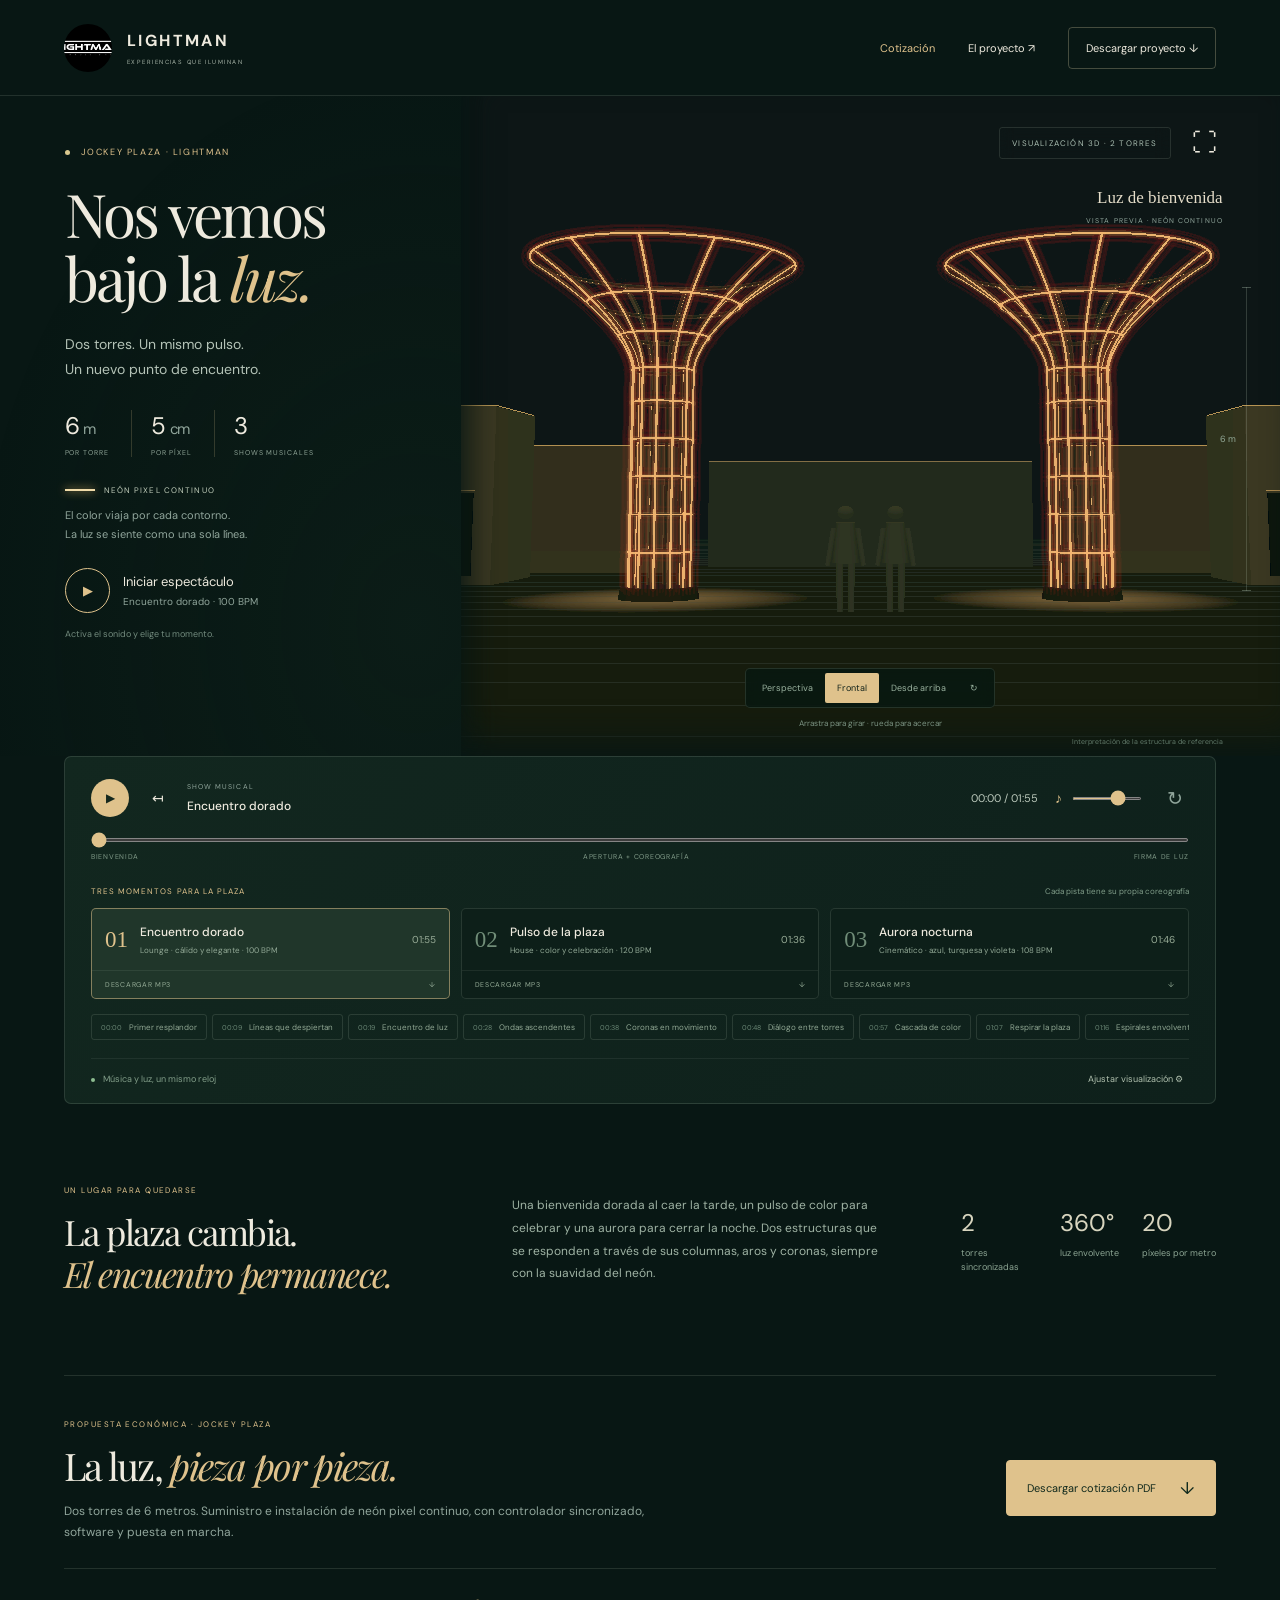
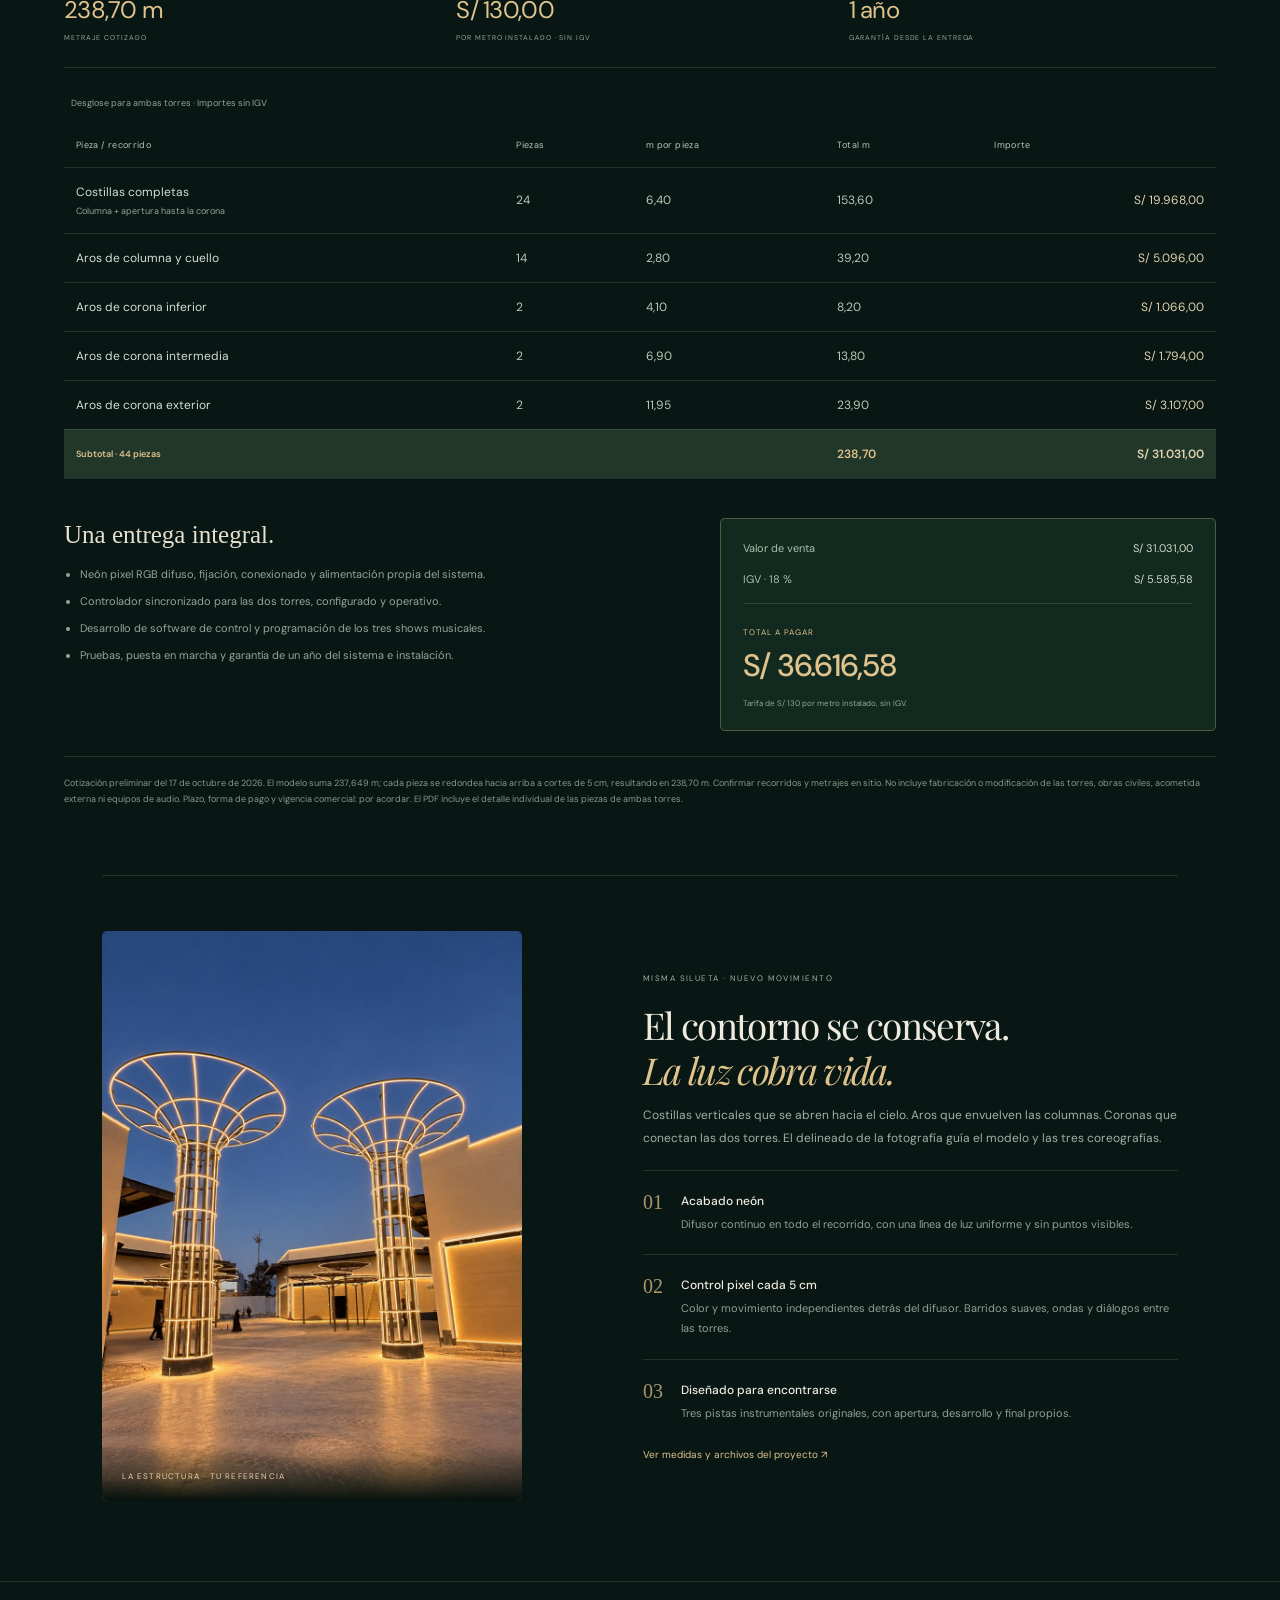
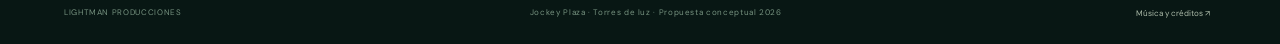
==== commit b2238bf3: "Mirror plaza towers and center the frontal reference view" ====
--- a/index.html
+++ b/index.html
@@ -6,7 +6,7 @@
 <main id="inicio">
 <section class="hero">
 <div class="intro"><p class="eyebrow"><i></i> JOCKEY PLAZA · LIGHTMAN</p><h1>Nos vemos<br>bajo la <em>luz.</em></h1><p class="lead">Dos torres. Un mismo pulso.<br>Un nuevo punto de encuentro.</p><div class="specs"><div><b>6 <small>m</small></b><span>POR TORRE</span></div><div><b>5 <small>cm</small></b><span>POR PÍXEL</span></div><div><b>3</b><span>SHOWS MUSICALES</span></div></div><div class="neon-label"><span></span> NEÓN PIXEL CONTINUO</div><p class="finish">El color viaja por cada contorno.<br>La luz se siente como una sola línea.</p><button class="hero-play" id="hero-play"><span class="play-disc">▶</span><span id="hero-play-label">Iniciar espectáculo<small>Encuentro dorado · 100 BPM</small></span></button><p class="sound-note">Activa el sonido y elige tu momento.</p></div>
-<div class="stage" id="stage"><canvas id="scene" aria-label="Simulación 3D interactiva de dos torres de seis metros con neón pixel continuo"></canvas><div id="render-error" hidden>El visor requiere WebGL. Puedes escuchar los tres shows y consultar el proyecto.</div><div class="stage-top"><span class="chip">VISUALIZACIÓN 3D · 2 TORRES</span><button id="fullscreen" aria-label="Pantalla completa" title="Pantalla completa">⛶</button></div><div class="scene-caption"><strong id="scene-name">Luz de bienvenida</strong><small id="scene-subtitle">VISTA PREVIA · NEÓN CONTINUO</small></div><div class="height-mark"><span>6 m</span><i></i></div><div id="countdown" hidden aria-live="off"><b></b><span>EL ENCUENTRO COMIENZA</span></div><div class="camera-tools" role="group" aria-label="Perspectiva"><button data-camera="perspective" class="active">Perspectiva</button><button data-camera="front">Frontal</button><button data-camera="top">Desde arriba</button><button id="rotate" aria-label="Giro automático" aria-pressed="false">↻</button></div><span class="drag-hint">Arrastra para girar · rueda para acercar</span><span class="stage-note">Interpretación de la estructura de referencia</span></div>
+<div class="stage" id="stage"><canvas id="scene" aria-label="Simulación 3D interactiva de dos torres de seis metros con neón pixel continuo"></canvas><div id="render-error" hidden>El visor requiere WebGL. Puedes escuchar los tres shows y consultar el proyecto.</div><div class="stage-top"><span class="chip">VISUALIZACIÓN 3D · 2 TORRES</span><button id="fullscreen" aria-label="Pantalla completa" title="Pantalla completa">⛶</button></div><div class="scene-caption"><strong id="scene-name">Luz de bienvenida</strong><small id="scene-subtitle">VISTA PREVIA · NEÓN CONTINUO</small></div><div class="height-mark"><span>6 m</span><i></i></div><div id="countdown" hidden aria-live="off"><b></b><span>EL ENCUENTRO COMIENZA</span></div><div class="camera-tools" role="group" aria-label="Perspectiva"><button data-camera="perspective">Perspectiva</button><button data-camera="front" class="active">Frontal</button><button data-camera="top">Desde arriba</button><button id="rotate" aria-label="Giro automático" aria-pressed="false">↻</button></div><span class="drag-hint">Arrastra para girar · rueda para acercar</span><span class="stage-note">Interpretación de la estructura de referencia</span></div>
 </section>
 <section class="console" aria-label="Reproducción del espectáculo"><div class="transport"><button id="play" class="round" aria-label="Reproducir show">▶</button><button id="restart" aria-label="Volver al inicio" title="Volver al inicio">↤</button><div class="now-playing"><small>SHOW MUSICAL</small><strong id="track-title">Encuentro dorado</strong></div><span class="time" id="clock">00:00 / 01:55</span><label class="volume">♪ <input id="volume" aria-label="Volumen" type="range" min="0" max="100" value="70"></label><button id="loop" aria-label="Repetir show" aria-pressed="false" title="Repetir show">↻</button></div><input id="seek" type="range" min="0" max="115.2" step=".01" value="0" aria-label="Posición del show"><div class="timeline-labels"><span>BIENVENIDA</span><span>APERTURA + COREOGRAFÍA</span><span>FIRMA DE LUZ</span></div><div class="music-intro"><span>TRES MOMENTOS PARA LA PLAZA</span><small>Cada pista tiene su propia coreografía</small></div><div id="tracks" class="tracks"></div><div id="cues" class="cues" aria-label="Escenas de la pista"></div><div class="console-footer"><span><i></i> Música y luz, un mismo reloj</span><button id="open-settings">Ajustar visualización ⚙</button></div></section>
 <section class="concept"><div><p class="eyebrow">UN LUGAR PARA QUEDARSE</p><h2>La plaza cambia.<br><em>El encuentro permanece.</em></h2></div><p>Una bienvenida dorada al caer la tarde, un pulso de color para celebrar y una aurora para cerrar la noche. Dos estructuras que se responden a través de sus columnas, aros y coronas, siempre con la suavidad del neón.</p><div class="concept-numbers"><span><b>2</b>torres sincronizadas</span><span><b>360°</b>luz envolvente</span><span><b>20</b>píxeles por metro</span></div></section>
@@ -31,5 +31,5 @@
 <dialog id="project"><div class="dialog-head"><div><p class="eyebrow">JOCKEY PLAZA · PROPUESTA</p><h2>Dos torres de luz.</h2></div><button class="close" aria-label="Cerrar proyecto">×</button></div><div class="project-tabs" role="group" aria-label="Información del proyecto"><button data-tab="design" class="active">Diseño</button><button data-tab="technical">Técnica</button><button data-tab="files">Archivos</button></div><div id="project-content"></div></dialog>
 <dialog id="credits"><div class="dialog-head"><div><p class="eyebrow">TRES PISTAS ORIGINALES</p><h2>La música de la plaza.</h2></div><button class="close" aria-label="Cerrar créditos">×</button></div><p>Encuentro dorado, Pulso de la plaza y Aurora nocturna son composiciones instrumentales originales sintetizadas para este proyecto. Cada una incluye 12 escenas sincronizadas, con motivos melódicos, armonía, bajo y percusión propios.</p><p>Sin grabaciones comerciales, samples ni voces de terceros. Los MP3, másteres WAV y el código de síntesis se incluyen en la descarga del proyecto.</p><div id="music-downloads"></div><p class="quiet">Motor 3D: Three.js, licencia MIT. Logo LIGHTMAN del proyecto original. Fotografía de referencia aportada por el usuario. El modelo es una interpretación conceptual de la fotografía.</p><a href="LICENSES.txt" target="_blank">Licencias ↗</a></dialog>
 <div id="toast" role="status" aria-live="polite"></div>
-<script src="assets/three.min.js"></script><script src="tracks-data.js?v=3"></script><script src="engine.js"></script><script src="app.js?v=4"></script>
+<script src="assets/three.min.js"></script><script src="tracks-data.js?v=3"></script><script src="engine.js?v=5"></script><script src="app.js?v=5"></script>
 </body></html>
